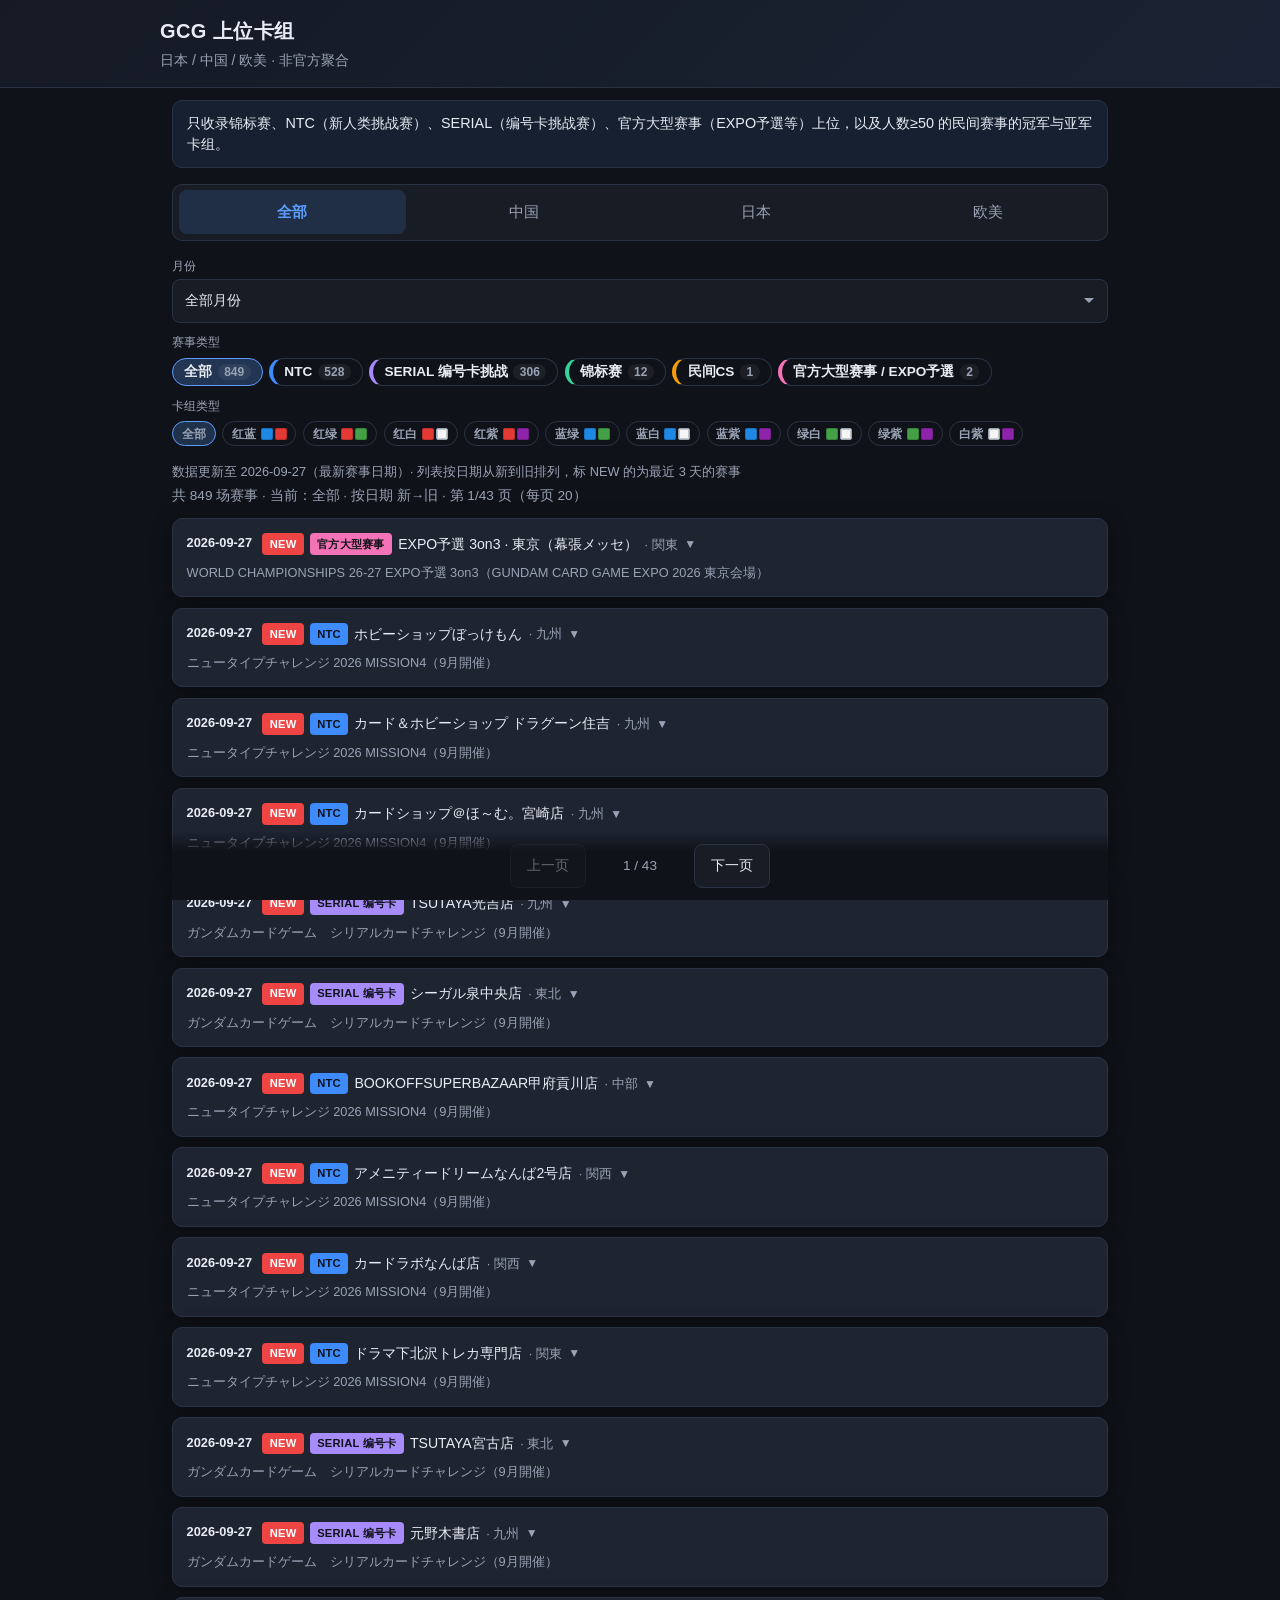
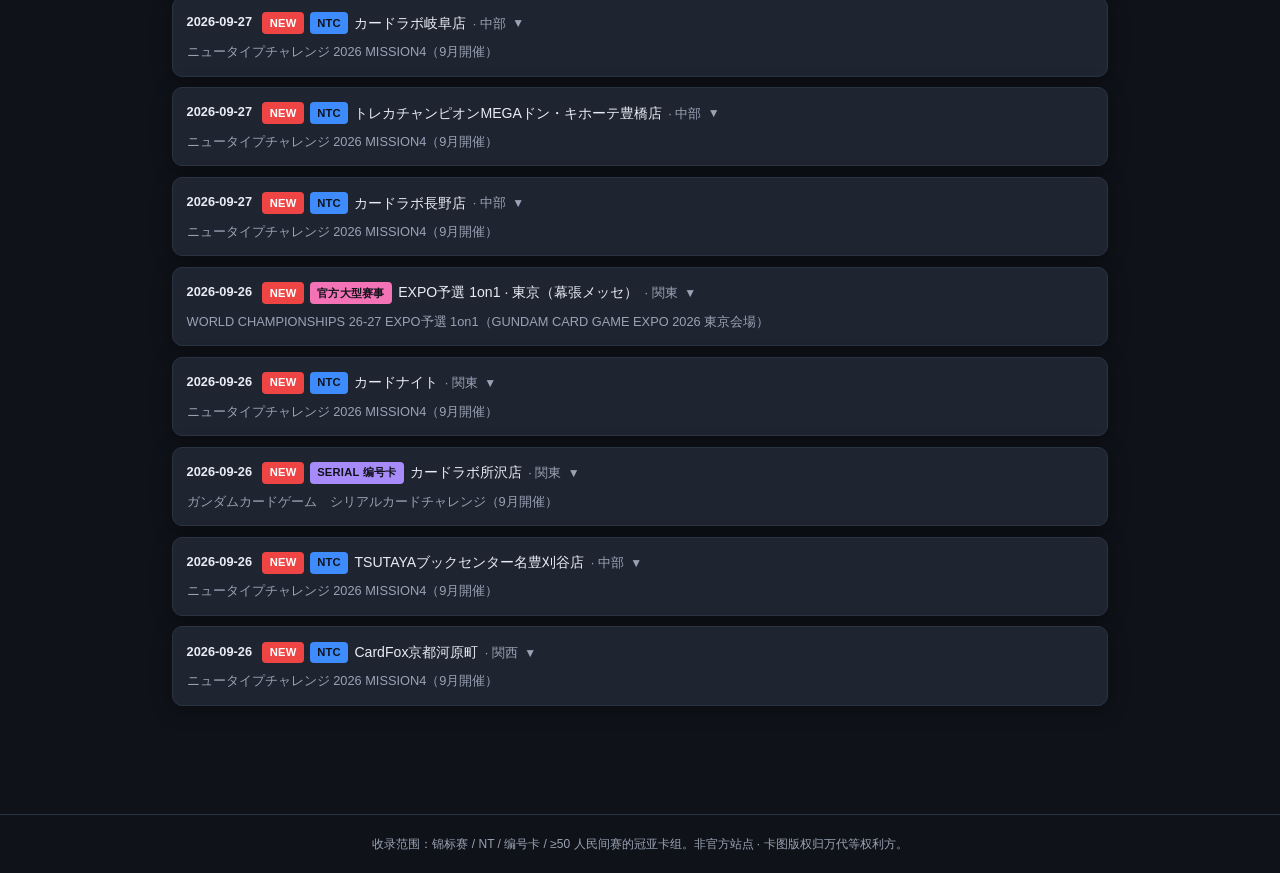
==== index.html @ fbf825c7 "EXPO Tokyo: slide-confirmed player names/archetypes + per-deck stream timestamps; add top-cut decks " ====
<!DOCTYPE html>
<html lang="zh-Hans">
<head>
  <meta charset="UTF-8" />
  <meta name="viewport" content="width=device-width, initial-scale=1, viewport-fit=cover" />
  <title>GCG 上位卡组</title>
  <link rel="icon" href="data:," />
  <link rel="stylesheet" href="styles.css?v=20260928c" />
</head>
<body>
  <header class="site-header">
    <div class="header-inner">
      <h1>GCG 上位卡组</h1>
      <p class="subtitle">日本 / 中国 / 欧美 · 非官方聚合</p>
    </div>
  </header>

  <main class="container">
    <p class="scope-note" role="note">
      只收录锦标赛、NTC（新人类挑战赛）、SERIAL（编号卡挑战赛）、官方大型赛事（EXPO予選等）上位，以及人数≥50 的民间赛事的冠军与亚军卡组。
    </p>

    <nav class="region-tabs" role="tablist" aria-label="地区">
      <button type="button" class="tab active" data-region="all" role="tab" aria-selected="true">全部</button>
      <button type="button" class="tab" data-region="中国" role="tab" aria-selected="false">中国</button>
      <button type="button" class="tab" data-region="日本" role="tab" aria-selected="false">日本</button>
      <button type="button" class="tab" data-region="欧美" role="tab" aria-selected="false">欧美</button>
    </nav>

    <p id="china-note" class="china-note hidden" role="note">
      中国区公开信息较少，完整赛果与卡组请以「万代卡牌」App 内查询为准。
    </p>

    <section class="filters" aria-label="筛选">
      <label class="filter">
        <span>月份</span>
        <select id="month-filter">
          <option value="">全部月份</option>
        </select>
      </label>
      <div class="filter filter-event-type">
        <span>赛事类型</span>
        <div id="type-filter" class="type-chips" role="group" aria-label="赛事类型">
          <button type="button" class="type-chip active" data-event-type="">全部</button>
        </div>
      </div>
      <div class="filter filter-deck-type">
        <span>卡组类型</span>
        <div id="deck-type-filter" class="deck-type-chips" role="group" aria-label="卡组类型"></div>
      </div>
    </section>

    <p id="data-updated" class="data-updated" role="note"></p>
    <div id="status" class="status" aria-live="polite">加载中…</div>
    <div id="empty-state" class="empty-state hidden"></div>
    <div id="event-list" class="event-list"></div>

    <nav id="pagination" class="pagination hidden" aria-label="分页"></nav>
  </main>

  <footer class="site-footer">
    <p>收录范围：锦标赛 / NT / 编号卡 / ≥50 人民间赛的冠亚卡组。非官方站点 · 卡图版权归万代等权利方。</p>
  </footer>

  <script src="app.js?v=20260928c"></script>
</body>
</html>
---- styles.css ----
:root {
  --bg: #0f1218;
  --bg-elevated: #181c25;
  --bg-card: #1e2430;
  --bg-card-hover: #252c3a;
  --border: #2a3344;
  --text: #e8ecf4;
  --text-muted: #9aa3b5;
  --accent: #5b9dff;
  --accent-soft: rgba(91, 157, 255, 0.15);
  --champ: #f0c14b;
  --runner: #9aa3b5;
  --badge-ntc: #3d8bfd;
  --badge-serial: #a78bfa;
  --badge-tournament: #34d399;
  --badge-cs: #f59e0b;
  --radius: 10px;
  --shadow: 0 4px 20px rgba(0, 0, 0, 0.35);
  --font: "Segoe UI", "PingFang SC", "Hiragino Sans GB", "Microsoft YaHei", sans-serif;
}

*, *::before, *::after { box-sizing: border-box; }

html { scroll-behavior: smooth; }

body {
  margin: 0;
  min-height: 100vh;
  font-family: var(--font);
  background: var(--bg);
  color: var(--text);
  line-height: 1.5;
  display: flex;
  flex-direction: column;
}

.site-header {
  background: linear-gradient(135deg, #151a24 0%, #1a2233 100%);
  border-bottom: 1px solid var(--border);
  padding: 1.25rem 1rem;
}

.header-inner {
  max-width: 960px;
  margin: 0 auto;
}

.site-header h1 {
  margin: 0;
  font-size: 1.5rem;
  font-weight: 700;
  letter-spacing: 0.02em;
}

.subtitle {
  margin: 0.25rem 0 0;
  color: var(--text-muted);
  font-size: 0.875rem;
}

.container {
  flex: 1;
  width: 100%;
  max-width: 960px;
  margin: 0 auto;
  padding: 1rem;
}

.region-tabs {
  display: flex;
  gap: 0.35rem;
  flex-wrap: wrap;
  margin-bottom: 1rem;
  background: var(--bg-elevated);
  padding: 0.35rem;
  border-radius: var(--radius);
  border: 1px solid var(--border);
}

.tab {
  flex: 1;
  min-width: 4rem;
  padding: 0.55rem 0.75rem;
  border: none;
  border-radius: 8px;
  background: transparent;
  color: var(--text-muted);
  font: inherit;
  font-size: 0.9rem;
  cursor: pointer;
  transition: background 0.15s, color 0.15s;
}

.tab:hover { color: var(--text); background: rgba(255,255,255,0.04); }

.tab.active {
  background: var(--accent-soft);
  color: var(--accent);
  font-weight: 600;
}

.filters {
  display: flex;
  flex-wrap: wrap;
  gap: 0.75rem;
  margin-bottom: 1rem;
}

.filter {
  display: flex;
  flex-direction: column;
  gap: 0.25rem;
  flex: 1;
  min-width: 140px;
}

.filter span {
  font-size: 0.75rem;
  color: var(--text-muted);
  text-transform: none;
}

.filter select {
  appearance: none;
  background: var(--bg-elevated) url("data:image/svg+xml,%3Csvg xmlns='http://www.w3.org/2000/svg' width='12' height='8' viewBox='0 0 12 8'%3E%3Cpath fill='%239aa3b5' d='M1 1l5 5 5-5'/%3E%3C/svg%3E") no-repeat right 0.75rem center;
  color: var(--text);
  border: 1px solid var(--border);
  border-radius: 8px;
  padding: 0.55rem 2rem 0.55rem 0.75rem;
  font: inherit;
  font-size: 0.9rem;
  cursor: pointer;
}

.filter select:focus {
  outline: 2px solid var(--accent);
  outline-offset: 1px;
}

.status {
  font-size: 0.85rem;
  color: var(--text-muted);
  margin-bottom: 0.75rem;
}

.empty-state {
  text-align: center;
  padding: 2.5rem 1.25rem;
  background: var(--bg-elevated);
  border: 1px dashed var(--border);
  border-radius: var(--radius);
  color: var(--text-muted);
  margin-bottom: 1rem;
}

.empty-state strong {
  display: block;
  color: var(--text);
  font-size: 1.05rem;
  margin-bottom: 0.35rem;
}

.hidden { display: none !important; }

.event-list {
  display: flex;
  flex-direction: column;
  gap: 0.65rem;
}

.event-card {
  background: var(--bg-card);
  border: 1px solid var(--border);
  border-radius: var(--radius);
  overflow: hidden;
  box-shadow: var(--shadow);
}

.event-summary {
  width: 100%;
  display: grid;
  grid-template-columns: auto 1fr;
  gap: 0.35rem 0.85rem;
  align-items: start;
  padding: 0.85rem 1rem;
  background: transparent;
  border: none;
  color: inherit;
  font: inherit;
  text-align: left;
  cursor: pointer;
}

.event-summary:hover { background: var(--bg-card-hover); }

.event-date {
  font-variant-numeric: tabular-nums;
  font-weight: 600;
  font-size: 0.9rem;
  white-space: nowrap;
}

.event-meta {
  display: flex;
  flex-wrap: wrap;
  align-items: center;
  gap: 0.4rem;
}

.badge {
  display: inline-block;
  padding: 0.15rem 0.45rem;
  border-radius: 4px;
  font-size: 0.7rem;
  font-weight: 700;
  letter-spacing: 0.02em;
  color: #0f1218;
}

.badge-ntc { background: var(--badge-ntc); }
.badge-serial { background: var(--badge-serial); }
.badge-tournament { background: var(--badge-tournament); }
.badge-cs { background: var(--badge-cs); }
.badge-other { background: var(--text-muted); }

.event-venue {
  color: var(--text);
  font-size: 0.9rem;
}

.event-area {
  color: var(--text-muted);
  font-size: 0.8rem;
}

.event-name-line {
  grid-column: 1 / -1;
  font-size: 0.8rem;
  color: var(--text-muted);
  margin-top: 0.15rem;
}

.chevron {
  grid-column: 2;
  justify-self: end;
  color: var(--text-muted);
  font-size: 0.75rem;
  transition: transform 0.2s;
}

.event-card.open .chevron { transform: rotate(180deg); }

.event-detail {
  display: none;
  border-top: 1px solid var(--border);
  padding: 0.85rem 1rem 1rem;
  background: rgba(0,0,0,0.2);
}

.event-card.open .event-detail { display: block; }

.placements {
  display: flex;
  flex-direction: column;
  gap: 1rem;
}

.placement {
  background: var(--bg-elevated);
  border-radius: 8px;
  padding: 0.75rem;
  border: 1px solid var(--border);
}

.placement-head {
  display: flex;
  flex-wrap: wrap;
  align-items: baseline;
  gap: 0.4rem 0.75rem;
  margin-bottom: 0.65rem;
}

.rank-label {
  font-weight: 700;
  font-size: 0.85rem;
}

.rank-1 { color: var(--champ); }
.rank-2 { color: var(--runner); }

.player-name { font-weight: 600; }
.deck-name { color: var(--text-muted); font-size: 0.85rem; }


.deck-type-badge {
  display: inline-flex;
  align-items: center;
  gap: 0.28rem;
  padding: 0.12rem 0.4rem;
  border-radius: 4px;
  font-size: 0.72rem;
  font-weight: 700;
  letter-spacing: 0.04em;
  color: #0f1218;
  background: linear-gradient(135deg, #7dd3fc 0%, #c4b5fd 100%);
  vertical-align: middle;
  white-space: nowrap;
}

.deck-type-badge-text {
  line-height: 1;
}

.color-swatches {
  display: inline-flex;
  align-items: center;
  gap: 2px;
}

.color-swatch {
  width: 0.7rem;
  height: 0.7rem;
  border-radius: 2px;
  flex-shrink: 0;
  box-shadow: inset 0 0 0 1px rgba(0, 0, 0, 0.18);
}

.filter-deck-type {
  flex: 1 1 100%;
}

.deck-type-chips {
  display: flex;
  flex-wrap: wrap;
  gap: 0.4rem;
  margin-top: 0.15rem;
}

.deck-type-chip {
  display: inline-flex;
  align-items: center;
  gap: 0.3rem;
  padding: 0.28rem 0.55rem;
  border-radius: 999px;
  border: 1px solid var(--border);
  background: var(--bg);
  color: var(--text);
  font-size: 0.8rem;
  font-weight: 600;
  cursor: pointer;
  line-height: 1.2;
}

.deck-type-chip:hover {
  border-color: var(--accent);
}

.deck-type-chip.active {
  background: color-mix(in srgb, var(--accent) 22%, var(--bg));
  border-color: var(--accent);
  color: var(--text);
}

.deck-type-chip .color-swatch {
  width: 0.75rem;
  height: 0.75rem;
}

.photo-note {
  font-size: 0.8rem;
  color: var(--accent);
  margin: 0 0 0.5rem;
}

.deck-photo-wrap {
  margin-top: 0.25rem;
}

.deck-photo-wrap img {
  max-width: 100%;
  height: auto;
  border-radius: 8px;
  border: 1px solid var(--border);
  display: block;
}

.card-grid {
  display: grid;
  grid-template-columns: repeat(auto-fill, minmax(72px, 1fr));
  gap: 0.5rem;
}

.card-cell {
  text-align: center;
  font-size: 0.65rem;
  color: var(--text-muted);
}

.card-cell img {
  width: 100%;
  aspect-ratio: 63 / 88;
  object-fit: cover;
  border-radius: 4px;
  background: #111;
  border: 1px solid var(--border);
  display: block;
}

.card-cell .card-id {
  margin-top: 0.2rem;
  word-break: break-all;
  line-height: 1.2;
}

.card-cell .card-count {
  font-weight: 700;
  color: var(--text);
}

.source-link {
  display: inline-block;
  margin-top: 0.75rem;
  font-size: 0.8rem;
  color: var(--accent);
  text-decoration: none;
}

.source-link:hover { text-decoration: underline; }

.pagination {
  display: flex;
  flex-wrap: wrap;
  justify-content: center;
  align-items: center;
  gap: 0.5rem;
  margin: 1.25rem 0 0.5rem;
}

.pagination button {
  padding: 0.45rem 0.85rem;
  border: 1px solid var(--border);
  border-radius: 8px;
  background: var(--bg-elevated);
  color: var(--text);
  font: inherit;
  font-size: 0.85rem;
  cursor: pointer;
}

.pagination button:hover:not(:disabled) {
  background: var(--bg-card-hover);
  border-color: var(--accent);
}

.pagination button:disabled {
  opacity: 0.4;
  cursor: not-allowed;
}

.page-info {
  font-size: 0.85rem;
  color: var(--text-muted);
  min-width: 6rem;
  text-align: center;
}

.site-footer {
  margin-top: auto;
  padding: 1.25rem 1rem;
  border-top: 1px solid var(--border);
  text-align: center;
}

.site-footer p {
  margin: 0;
  font-size: 0.75rem;
  color: var(--text-muted);
  max-width: 960px;
  margin-inline: auto;
}

@media (min-width: 640px) {
  .site-header h1 { font-size: 1.75rem; }
  .card-grid {
    grid-template-columns: repeat(auto-fill, minmax(84px, 1fr));
  }
}


/* —— 手机适配 —— */
html {
  -webkit-text-size-adjust: 100%;
  text-size-adjust: 100%;
}

body {
  padding-bottom: env(safe-area-inset-bottom, 0);
}

.site-header {
  padding: 1rem 0.85rem;
  padding-top: max(1rem, env(safe-area-inset-top));
}

.site-header h1 {
  font-size: 1.25rem;
}

.container {
  padding: 0.75rem;
  padding-left: max(0.75rem, env(safe-area-inset-left));
  padding-right: max(0.75rem, env(safe-area-inset-right));
}

.region-tabs {
  display: flex;
  flex-wrap: nowrap;
  overflow-x: auto;
  -webkit-overflow-scrolling: touch;
  scrollbar-width: none;
  gap: 0.25rem;
}

.region-tabs::-webkit-scrollbar { display: none; }

.tab {
  flex: 1 0 auto;
  min-width: 4.5rem;
  min-height: 44px;
  padding: 0.65rem 0.9rem;
  font-size: 0.95rem;
  touch-action: manipulation;
}

.filters {
  flex-direction: column;
  gap: 0.65rem;
}

.filter {
  min-width: 0;
  width: 100%;
}

.filter select {
  width: 100%;
  min-height: 44px;
  font-size: 16px; /* 避免 iOS 自动放大 */
  touch-action: manipulation;
}

.event-summary {
  padding: 0.9rem 0.85rem;
  gap: 0.35rem 0.65rem;
  min-height: 44px;
  touch-action: manipulation;
}

.event-date {
  font-size: 0.8rem;
}

.event-venue {
  font-size: 0.88rem;
  line-height: 1.35;
  word-break: break-word;
}

.card-grid {
  grid-template-columns: repeat(auto-fill, minmax(64px, 1fr));
  gap: 0.4rem;
}

.card-cell {
  font-size: 0.6rem;
}

.pagination {
  gap: 0.4rem;
  position: sticky;
  bottom: 0;
  background: linear-gradient(transparent, var(--bg) 30%);
  padding: 0.75rem 0 calc(0.75rem + env(safe-area-inset-bottom, 0));
}

.pagination button {
  min-height: 44px;
  min-width: 44px;
  padding: 0.55rem 1rem;
  touch-action: manipulation;
}

.placement {
  padding: 0.65rem;
}

@media (max-width: 380px) {
  .card-grid {
    grid-template-columns: repeat(auto-fill, minmax(56px, 1fr));
  }
  .tab {
    min-width: 3.75rem;
    padding: 0.6rem 0.55rem;
    font-size: 0.88rem;
  }
}

@media (min-width: 640px) {
  .filters {
    flex-direction: row;
  }
  .filter {
    width: auto;
  }
  .filter select {
    font-size: 0.9rem;
  }
  .region-tabs {
    flex-wrap: wrap;
    overflow: visible;
  }
}

.scope-note {
  margin: 0 0 1rem;
  padding: 0.75rem 0.9rem;
  border-radius: 10px;
  border: 1px solid var(--border, #2a3344);
  background: rgba(91, 157, 255, 0.1);
  color: var(--text, #e8ecf4);
  font-size: 0.9rem;
  line-height: 1.45;
}


.china-note {
  margin: 0 0 1rem;
  padding: 0.75rem 0.9rem;
  border-radius: 10px;
  border: 1px solid rgba(240, 193, 75, 0.35);
  background: rgba(240, 193, 75, 0.12);
  color: var(--text, #e8ecf4);
  font-size: 0.9rem;
  line-height: 1.45;
}


@media (max-width: 640px) {
  .deck-type-chip {
    font-size: 0.75rem;
    padding: 0.26rem 0.5rem;
  }
  .color-swatch {
    width: 0.65rem;
    height: 0.65rem;
  }
}


/* ---- 2026-09-28: 赛事类型按钮 / NEW / 官方大型赛事 ---- */
:root { --badge-official: #f472b6; }
.badge-official { background: var(--badge-official); }
.badge-new { background: #ef4444; color: #fff; }
.filter-event-type { flex: 1 1 100%; }
.type-chips { display: flex; flex-wrap: wrap; gap: 0.4rem; margin-top: 0.15rem; }
.type-chip {
  display: inline-flex; align-items: center; gap: 0.35rem;
  padding: 0.32rem 0.7rem; border-radius: 999px;
  border: 1px solid var(--border); background: var(--bg); color: var(--text);
  font-size: 0.85rem; font-weight: 700; cursor: pointer; line-height: 1.2;
}
.type-chip:hover { border-color: var(--accent); }
.type-chip.active { background: color-mix(in srgb, var(--accent) 25%, var(--bg)); border-color: var(--accent); }
.type-chip-ntc { border-left: 4px solid var(--badge-ntc); }
.type-chip-serial { border-left: 4px solid var(--badge-serial); }
.type-chip-tournament { border-left: 4px solid var(--badge-tournament); }
.type-chip-cs { border-left: 4px solid var(--badge-cs); }
.type-chip-official { border-left: 4px solid var(--badge-official); }
.type-chip-count {
  font-size: 0.72rem; font-weight: 600; color: var(--text-muted);
  background: rgba(255,255,255,0.06); border-radius: 999px; padding: 0.05rem 0.4rem;
}
.data-updated { font-size: 0.8rem; color: var(--text-muted); margin: 0.25rem 0 0.25rem; }
.team-name { font-weight: 700; color: var(--badge-official); font-size: 0.85rem; }
.event-note { font-size: 0.8rem; color: var(--text-muted); margin: 0 0 0.75rem; }
.pending-note { color: var(--badge-cs); }
.event-image { margin: 0 0 0.9rem; }
.event-image img { max-width: 100%; border-radius: 8px; border: 1px solid var(--border); display: block; }
.event-image figcaption { font-size: 0.78rem; color: var(--text-muted); margin-top: 0.3rem; }
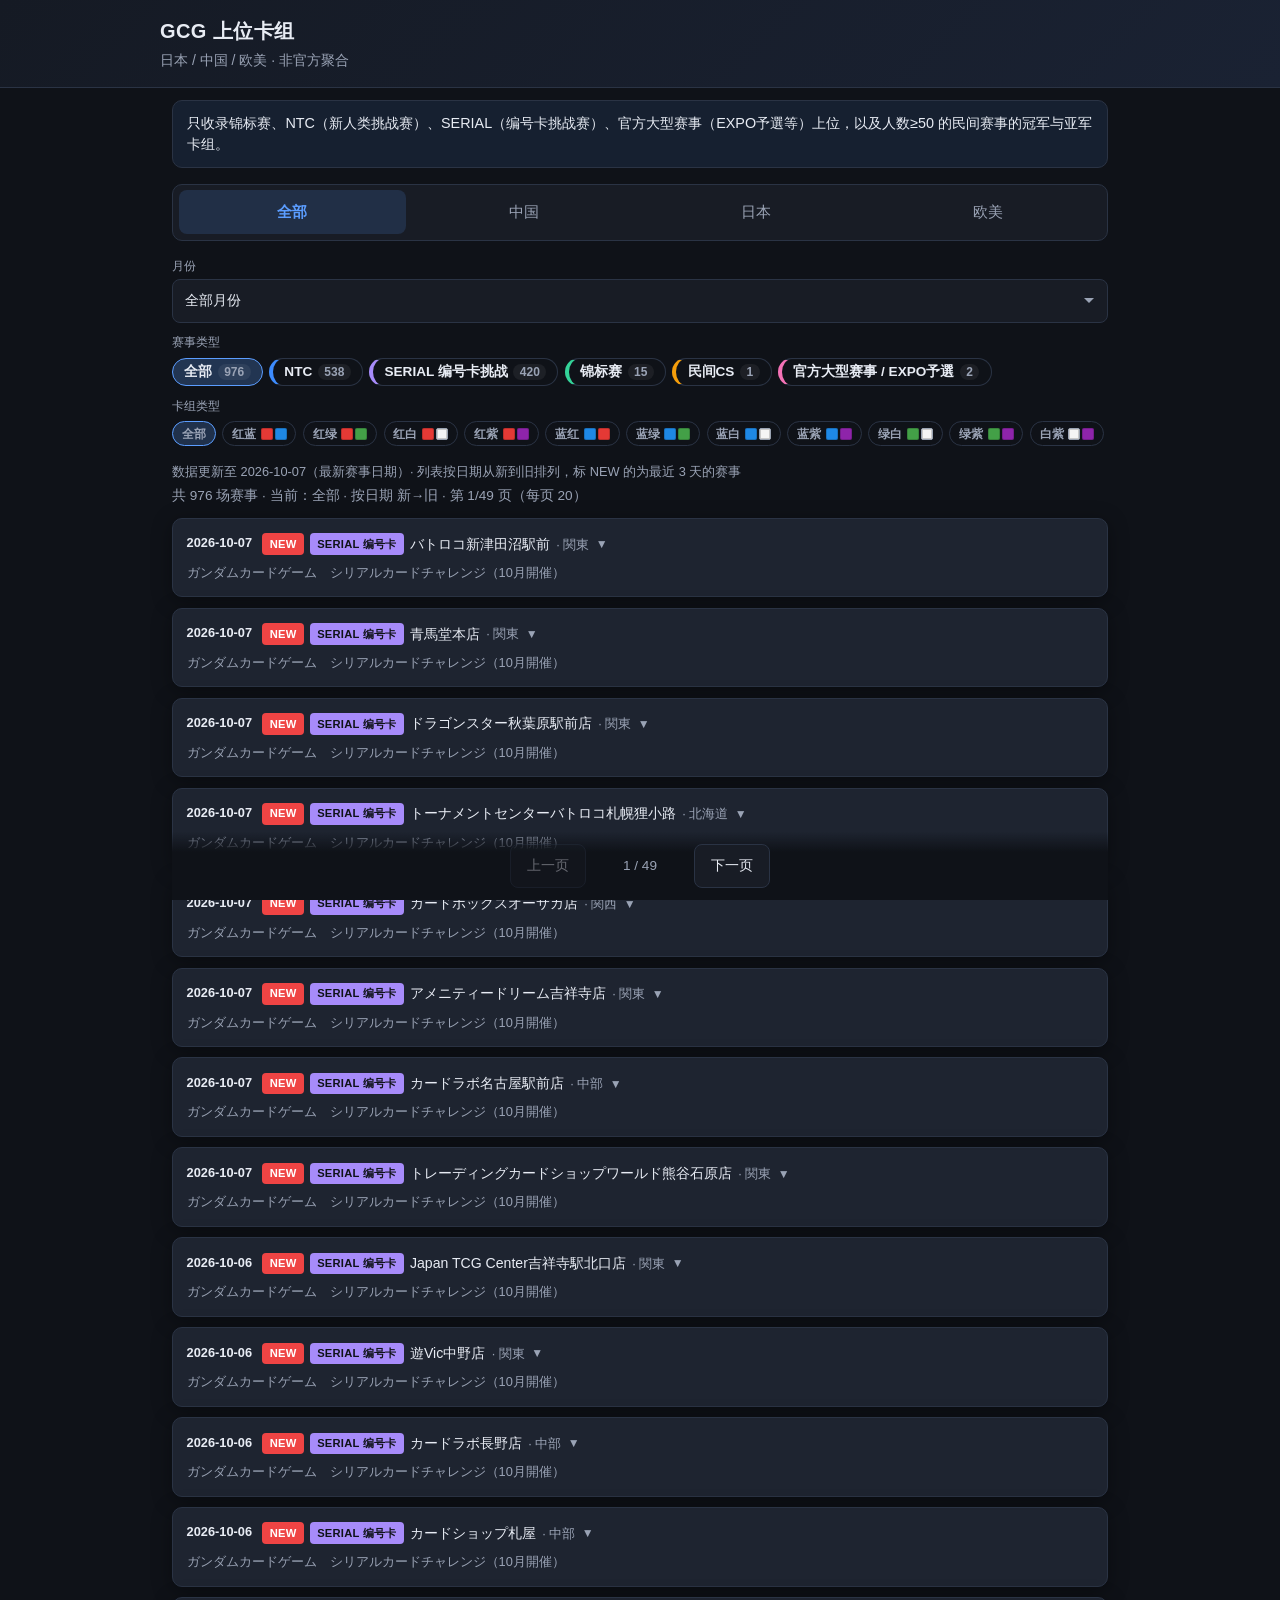
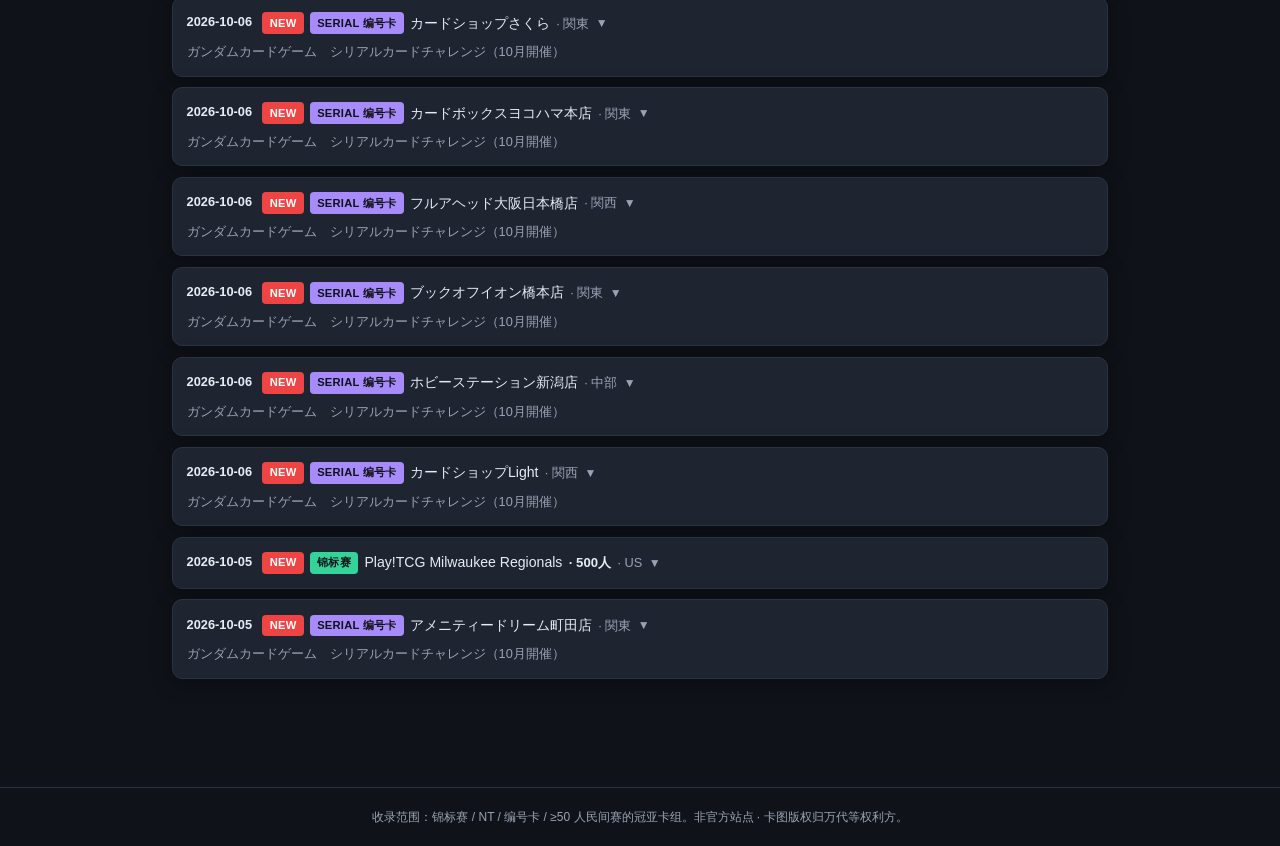
==== commit 078f2f3a: "feat: show confirmed player count (· N人) after event name for events with ≥32 players - add players " ====
--- a/index.html
+++ b/index.html
@@ -5,7 +5,7 @@
   <meta name="viewport" content="width=device-width, initial-scale=1, viewport-fit=cover" />
   <title>GCG 上位卡组</title>
   <link rel="icon" href="data:," />
-  <link rel="stylesheet" href="styles.css?v=20260928c" />
+  <link rel="stylesheet" href="styles.css?v=20261007p" />
 </head>
 <body>
   <header class="site-header">
@@ -62,6 +62,6 @@
     <p>收录范围：锦标赛 / NT / 编号卡 / ≥50 人民间赛的冠亚卡组。非官方站点 · 卡图版权归万代等权利方。</p>
   </footer>
 
-  <script src="app.js?v=20260928c"></script>
+  <script src="app.js?v=20261007p"></script>
 </body>
 </html>
--- a/styles.css
+++ b/styles.css
@@ -233,6 +233,13 @@
   font-size: 0.8rem;
 }
 
+.event-players {
+  color: var(--text);
+  font-size: 0.82rem;
+  font-weight: 600;
+  white-space: nowrap;
+}
+
 .event-name-line {
   grid-column: 1 / -1;
   font-size: 0.8rem;
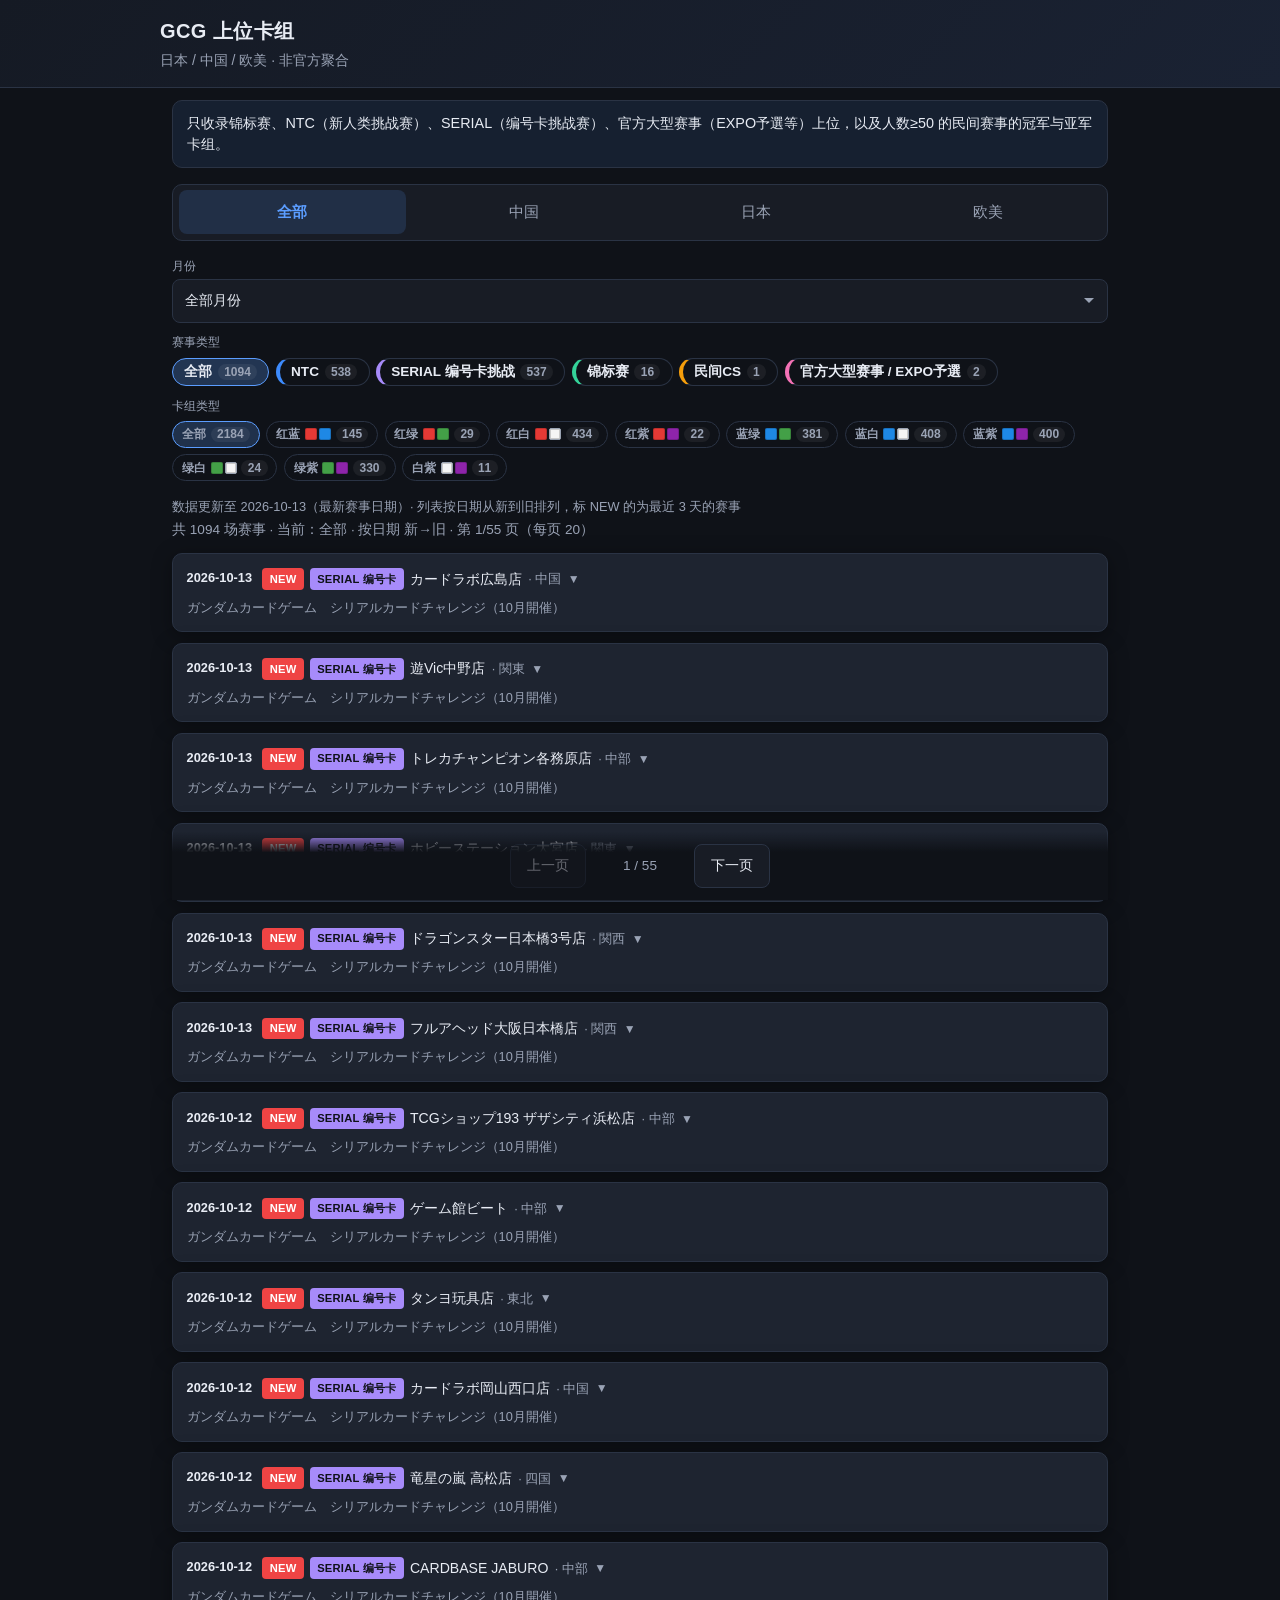
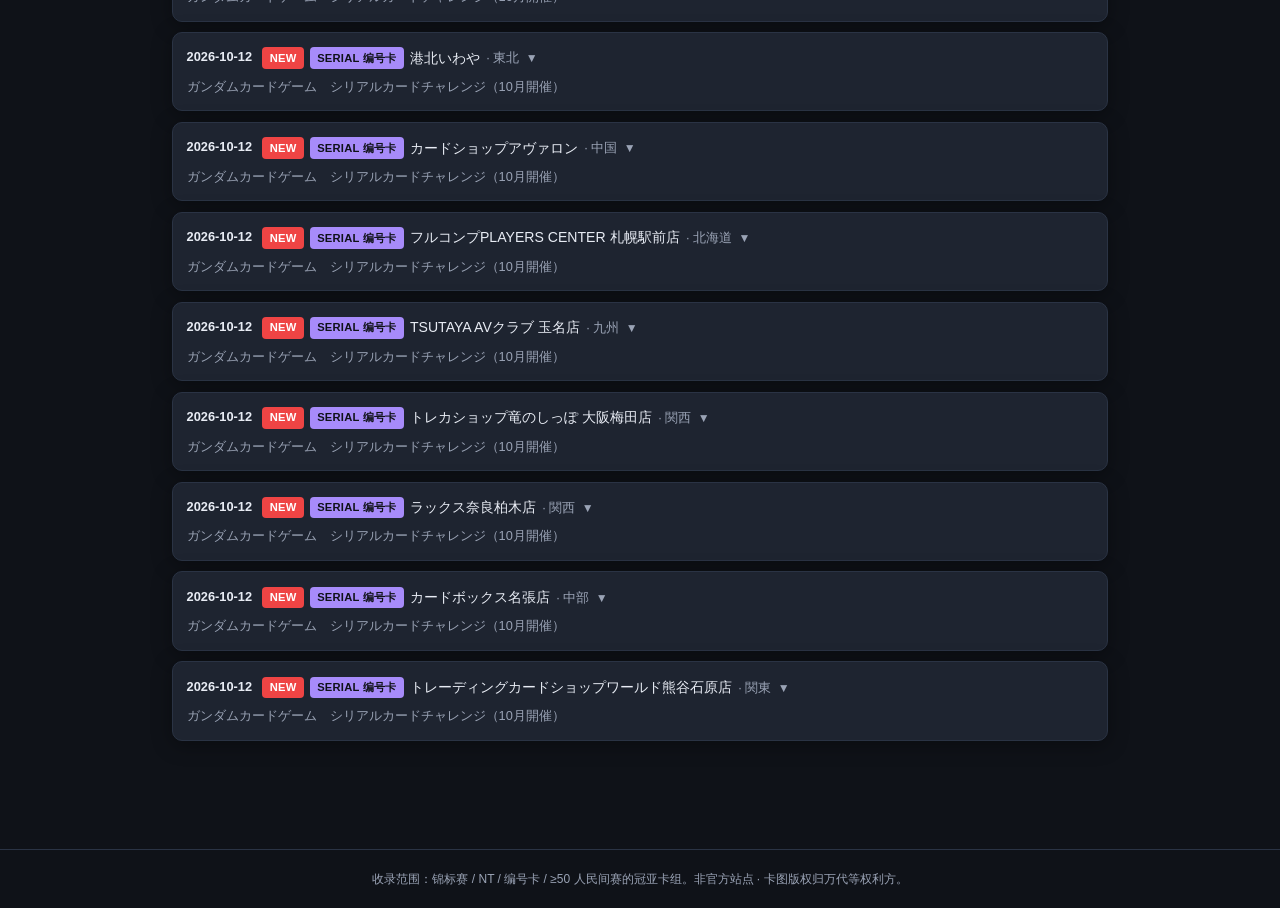
==== commit 07b76baf: "fix: canonical order-independent deck colour labels (红蓝绿白紫); dynamic deck-type tags with counts per " ====
--- a/index.html
+++ b/index.html
@@ -5,7 +5,7 @@
   <meta name="viewport" content="width=device-width, initial-scale=1, viewport-fit=cover" />
   <title>GCG 上位卡组</title>
   <link rel="icon" href="data:," />
-  <link rel="stylesheet" href="styles.css?v=20261007p" />
+  <link rel="stylesheet" href="styles.css?v=20261014c" />
 </head>
 <body>
   <header class="site-header">
@@ -62,6 +62,6 @@
     <p>收录范围：锦标赛 / NT / 编号卡 / ≥50 人民间赛的冠亚卡组。非官方站点 · 卡图版权归万代等权利方。</p>
   </footer>
 
-  <script src="app.js?v=20261007p"></script>
+  <script src="app.js?v=20261014c"></script>
 </body>
 </html>
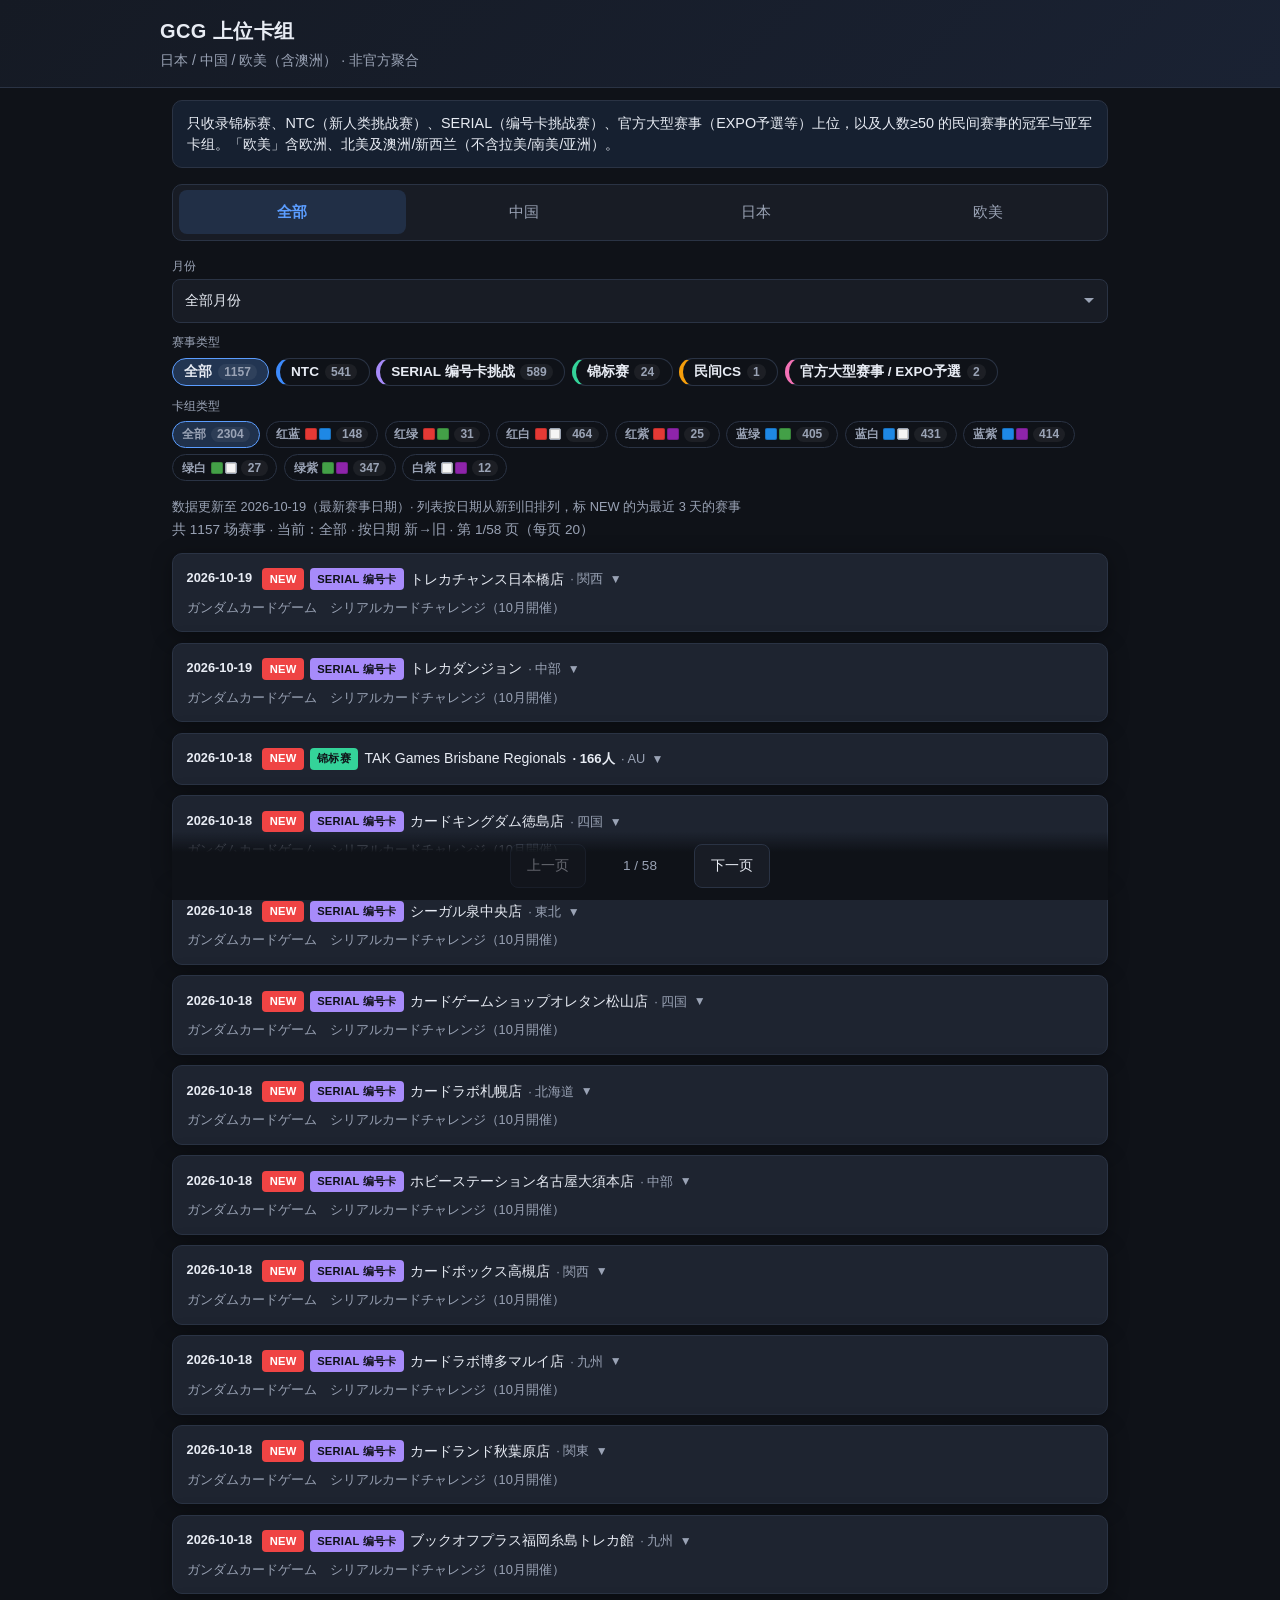
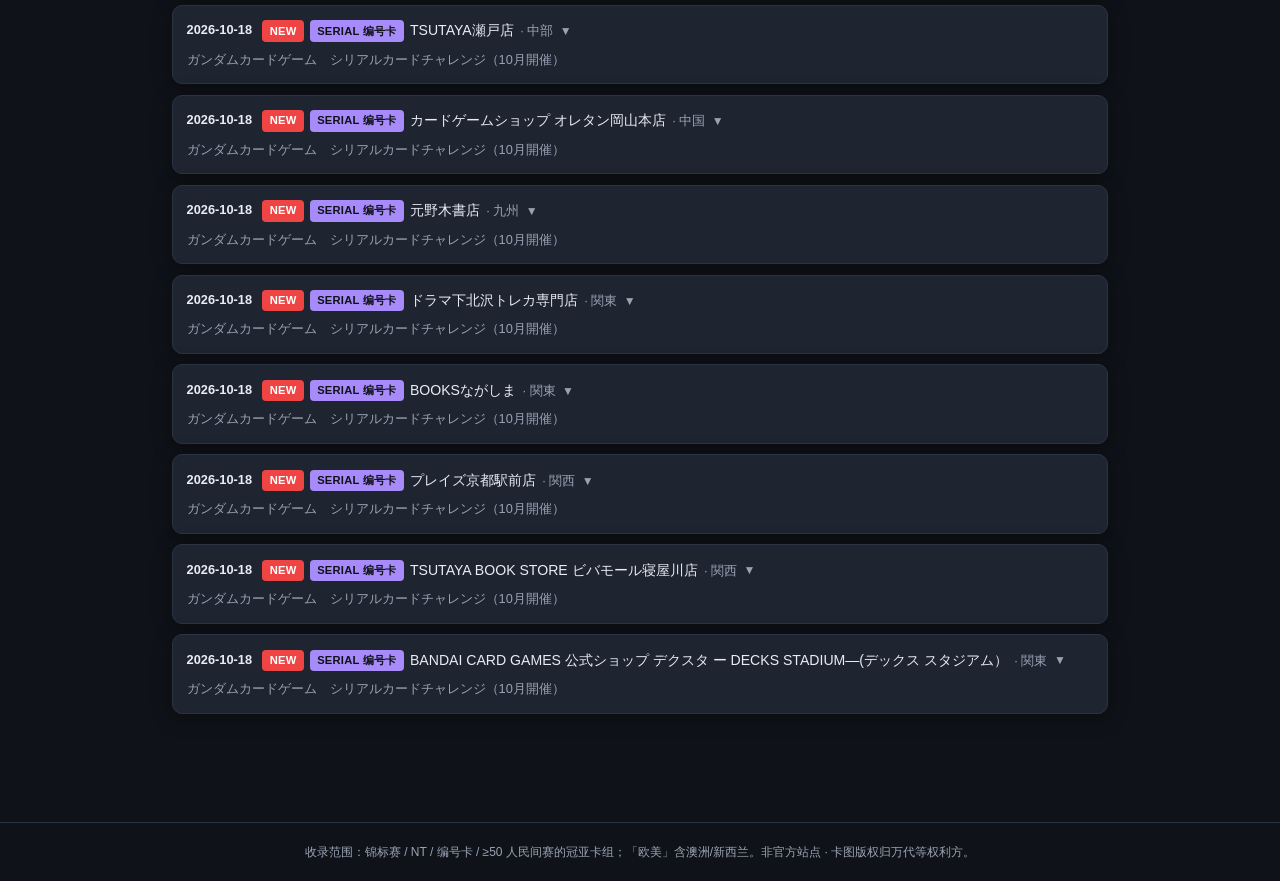
==== commit 065d48f1: "feat: include Australia/NZ in 欧美 scope; backfill 8 AU/NZ events since 2026-08-01 (EU 37→45)" ====
--- a/index.html
+++ b/index.html
@@ -5,19 +5,19 @@
   <meta name="viewport" content="width=device-width, initial-scale=1, viewport-fit=cover" />
   <title>GCG 上位卡组</title>
   <link rel="icon" href="data:," />
-  <link rel="stylesheet" href="styles.css?v=20261014c" />
+  <link rel="stylesheet" href="styles.css?v=20261020a" />
 </head>
 <body>
   <header class="site-header">
     <div class="header-inner">
       <h1>GCG 上位卡组</h1>
-      <p class="subtitle">日本 / 中国 / 欧美 · 非官方聚合</p>
+      <p class="subtitle">日本 / 中国 / 欧美（含澳洲） · 非官方聚合</p>
     </div>
   </header>
 
   <main class="container">
     <p class="scope-note" role="note">
-      只收录锦标赛、NTC（新人类挑战赛）、SERIAL（编号卡挑战赛）、官方大型赛事（EXPO予選等）上位，以及人数≥50 的民间赛事的冠军与亚军卡组。
+      只收录锦标赛、NTC（新人类挑战赛）、SERIAL（编号卡挑战赛）、官方大型赛事（EXPO予選等）上位，以及人数≥50 的民间赛事的冠军与亚军卡组。「欧美」含欧洲、北美及澳洲/新西兰（不含拉美/南美/亚洲）。
     </p>
 
     <nav class="region-tabs" role="tablist" aria-label="地区">
@@ -59,9 +59,9 @@
   </main>
 
   <footer class="site-footer">
-    <p>收录范围：锦标赛 / NT / 编号卡 / ≥50 人民间赛的冠亚卡组。非官方站点 · 卡图版权归万代等权利方。</p>
+    <p>收录范围：锦标赛 / NT / 编号卡 / ≥50 人民间赛的冠亚卡组；「欧美」含澳洲/新西兰。非官方站点 · 卡图版权归万代等权利方。</p>
   </footer>
 
-  <script src="app.js?v=20261014c"></script>
+  <script src="app.js?v=20261020a"></script>
 </body>
 </html>
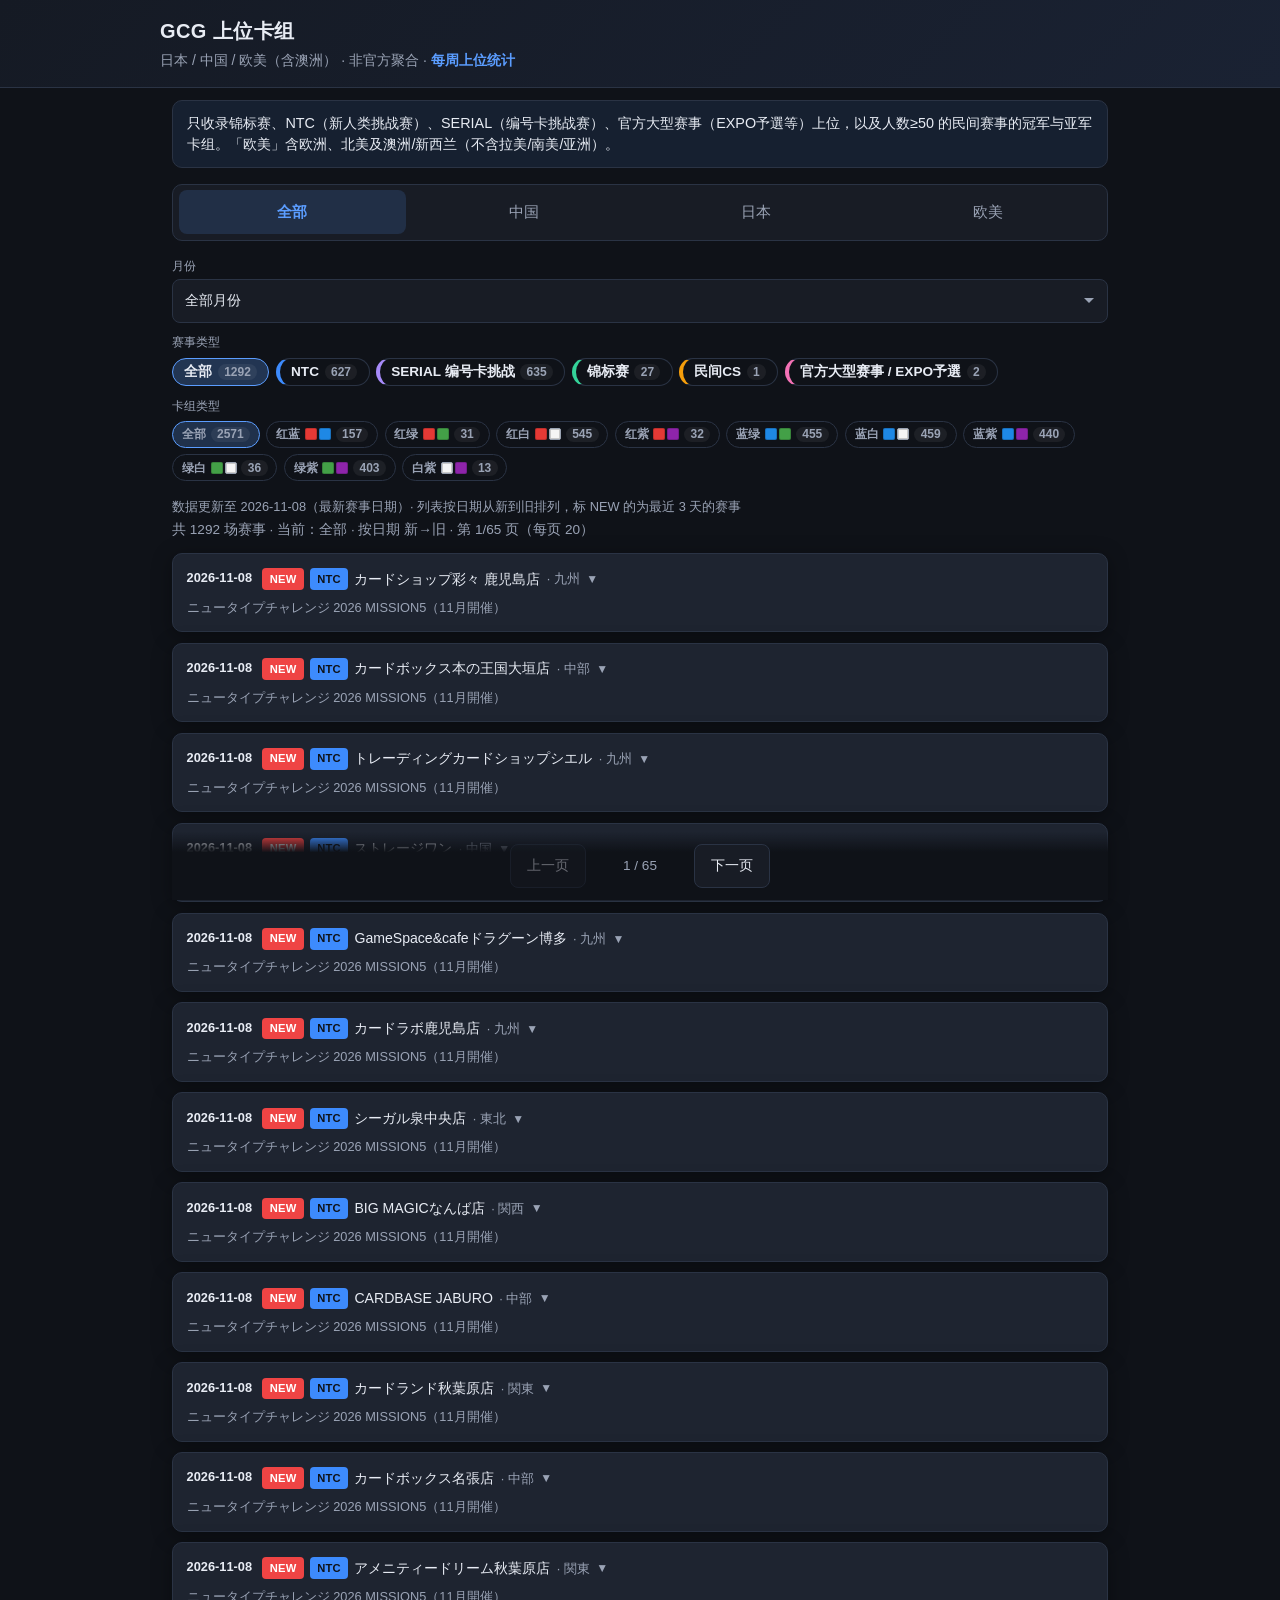
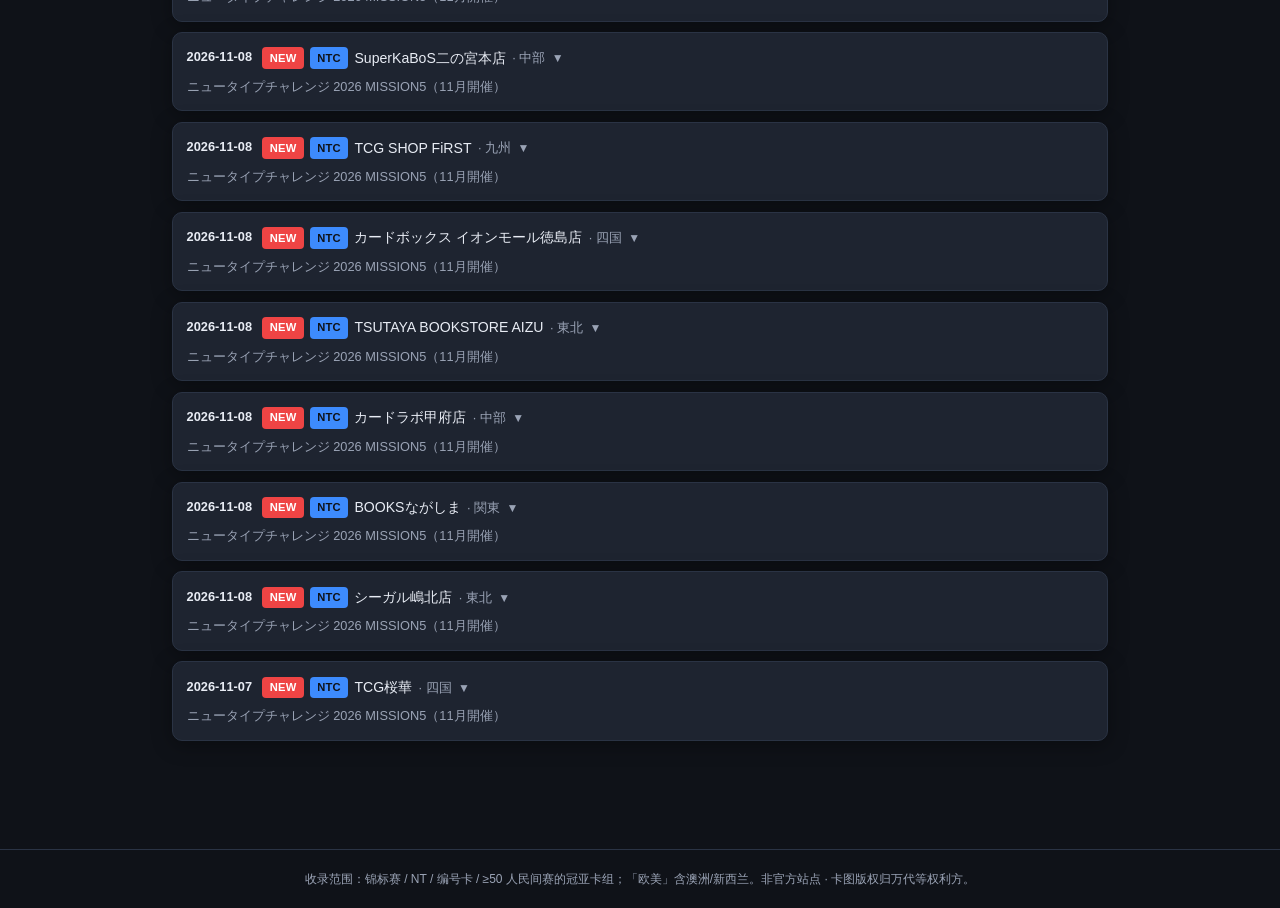
==== commit 78e744a4: "feat: add weekly top-deck stats with dual-unit art Publish a Chinese weekly champion and runner-up p" ====
--- a/index.html
+++ b/index.html
@@ -5,13 +5,13 @@
   <meta name="viewport" content="width=device-width, initial-scale=1, viewport-fit=cover" />
   <title>GCG 上位卡组</title>
   <link rel="icon" href="data:," />
-  <link rel="stylesheet" href="styles.css?v=20261020a" />
+  <link rel="stylesheet" href="styles.css?v=20261109a" />
 </head>
 <body>
   <header class="site-header">
     <div class="header-inner">
       <h1>GCG 上位卡组</h1>
-      <p class="subtitle">日本 / 中国 / 欧美（含澳洲） · 非官方聚合</p>
+      <p class="subtitle">日本 / 中国 / 欧美（含澳洲） · 非官方聚合 · <a class="weekly-link" href="weekly.html">每周上位统计</a></p>
     </div>
   </header>
 
@@ -62,6 +62,6 @@
     <p>收录范围：锦标赛 / NT / 编号卡 / ≥50 人民间赛的冠亚卡组；「欧美」含澳洲/新西兰。非官方站点 · 卡图版权归万代等权利方。</p>
   </footer>
 
-  <script src="app.js?v=20261020a"></script>
+  <script src="app.js?v=20261109a"></script>
 </body>
 </html>
--- a/styles.css
+++ b/styles.css
@@ -58,6 +58,14 @@
   font-size: 0.875rem;
 }
 
+.weekly-link {
+  color: var(--accent);
+  font-weight: 700;
+  text-decoration: none;
+}
+
+.weekly-link:hover { text-decoration: underline; }
+
 .container {
   flex: 1;
   width: 100%;
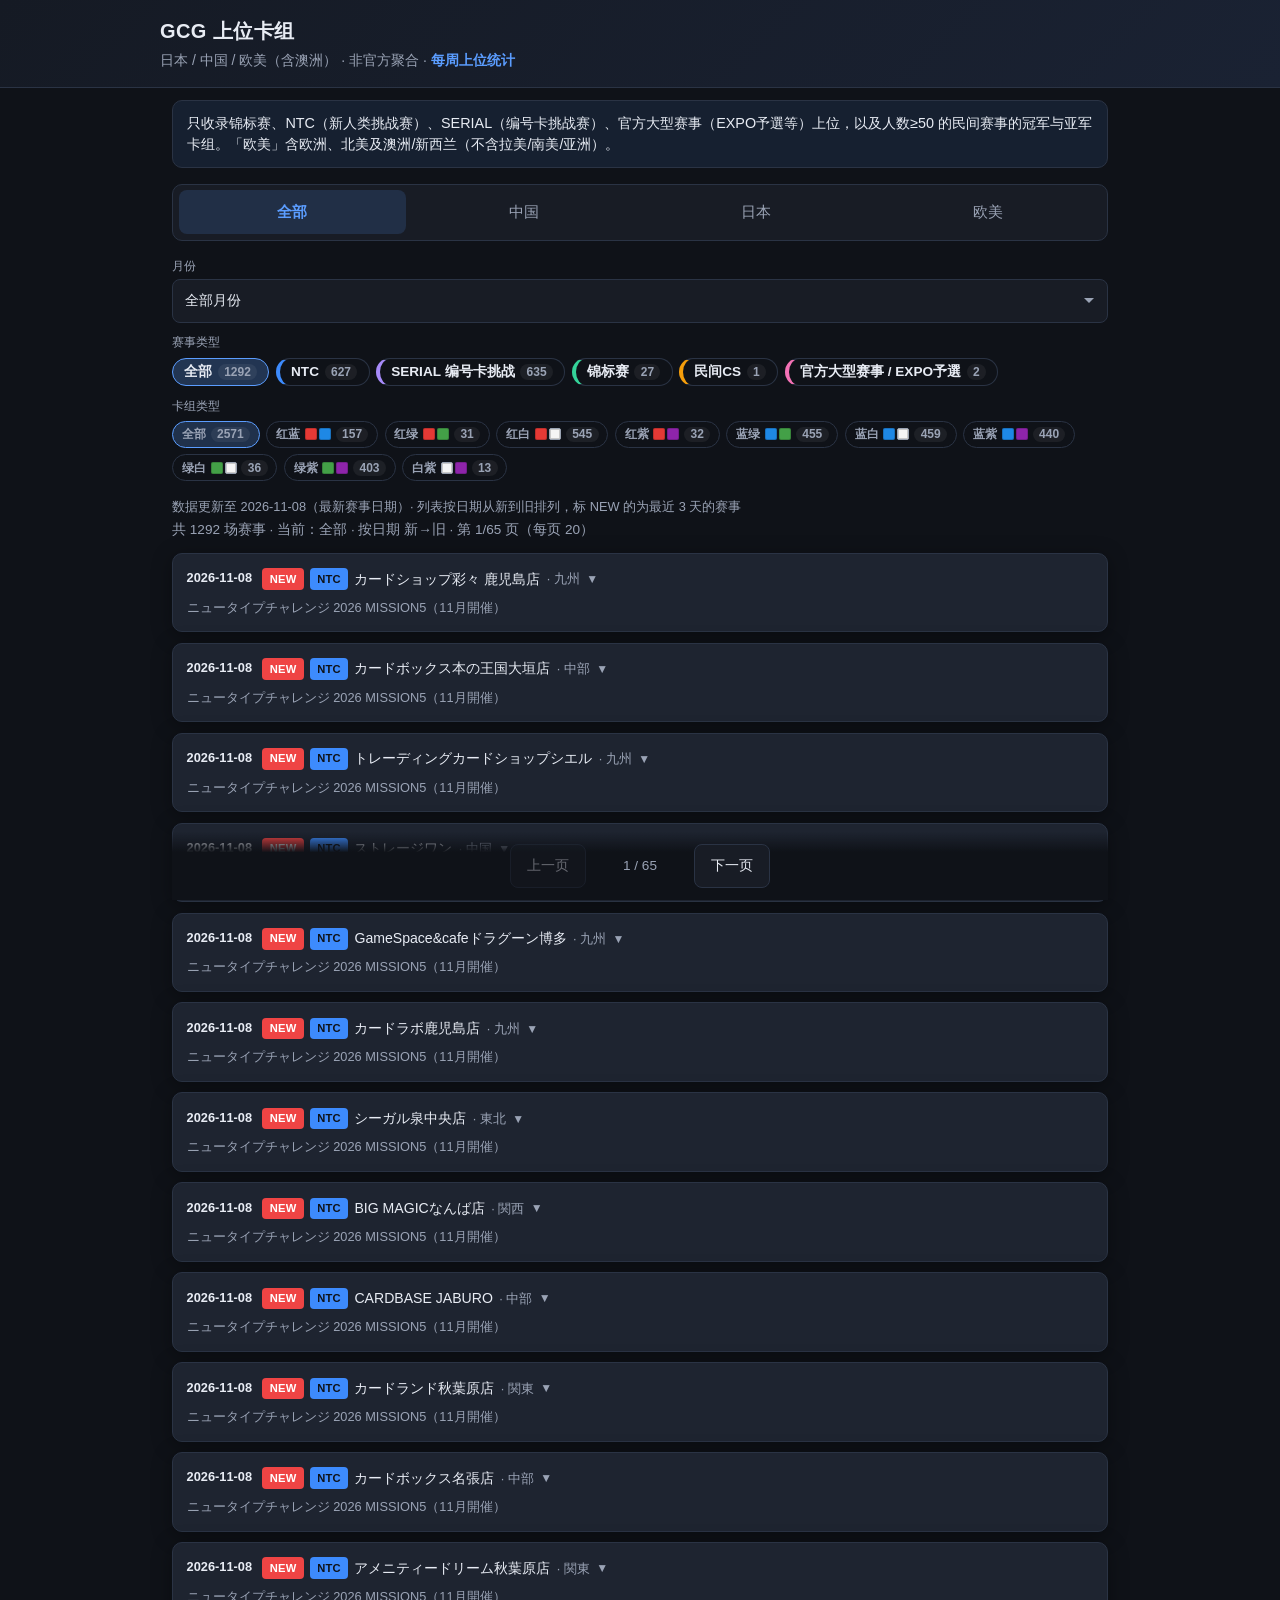
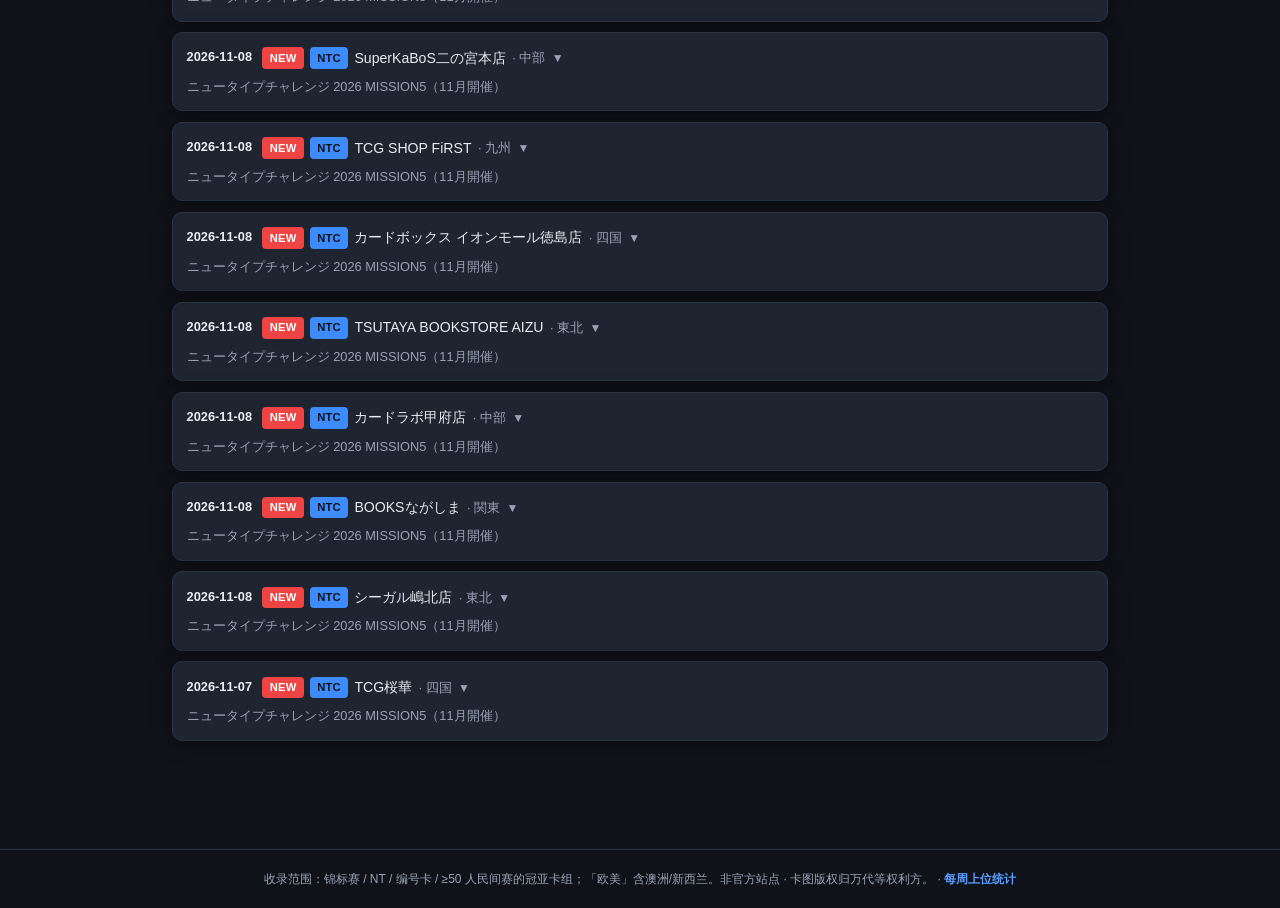
==== commit 291f9991: "feat: fill the weekly share pie with local unit art Replace the color ring with a solid pie sized by" ====
--- a/index.html
+++ b/index.html
@@ -59,7 +59,7 @@
   </main>
 
   <footer class="site-footer">
-    <p>收录范围：锦标赛 / NT / 编号卡 / ≥50 人民间赛的冠亚卡组；「欧美」含澳洲/新西兰。非官方站点 · 卡图版权归万代等权利方。</p>
+    <p>收录范围：锦标赛 / NT / 编号卡 / ≥50 人民间赛的冠亚卡组；「欧美」含澳洲/新西兰。非官方站点 · 卡图版权归万代等权利方。 · <a class="weekly-link" href="weekly.html">每周上位统计</a></p>
   </footer>
 
   <script src="app.js?v=20261109a"></script>
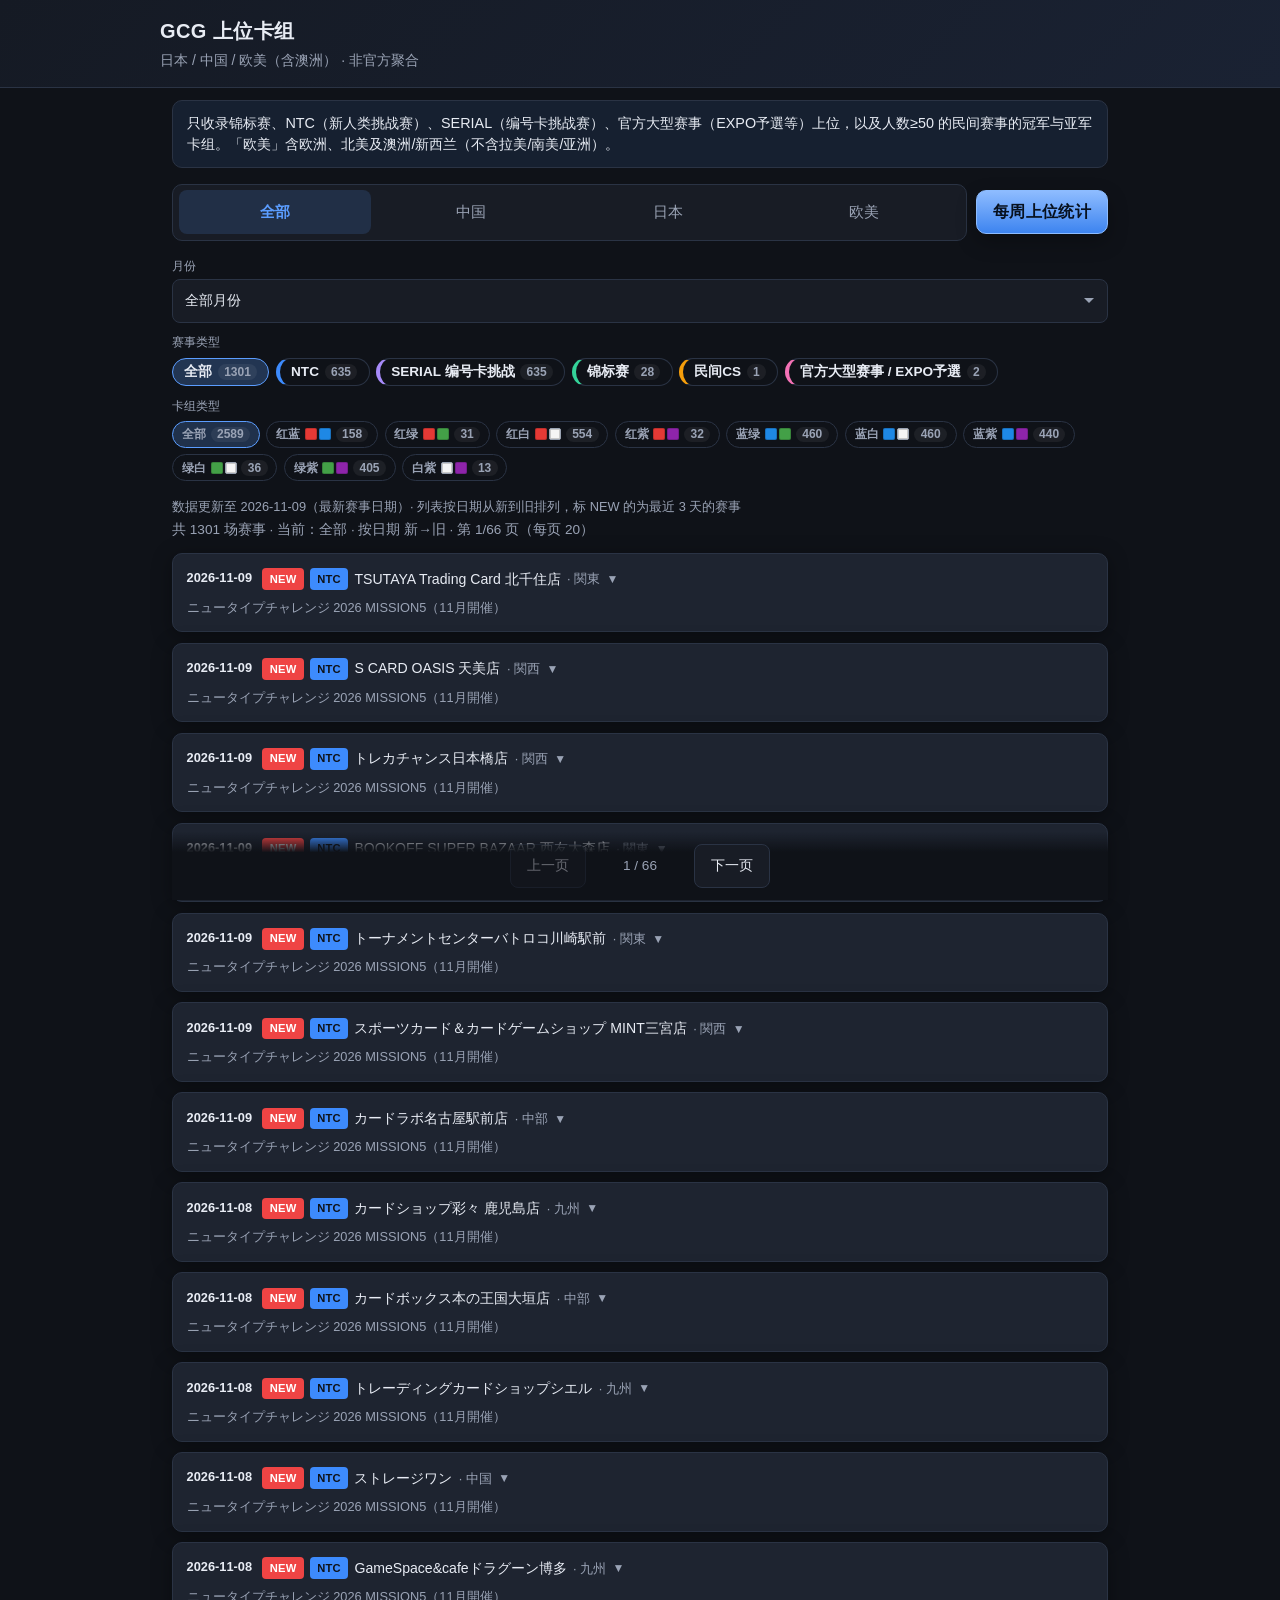
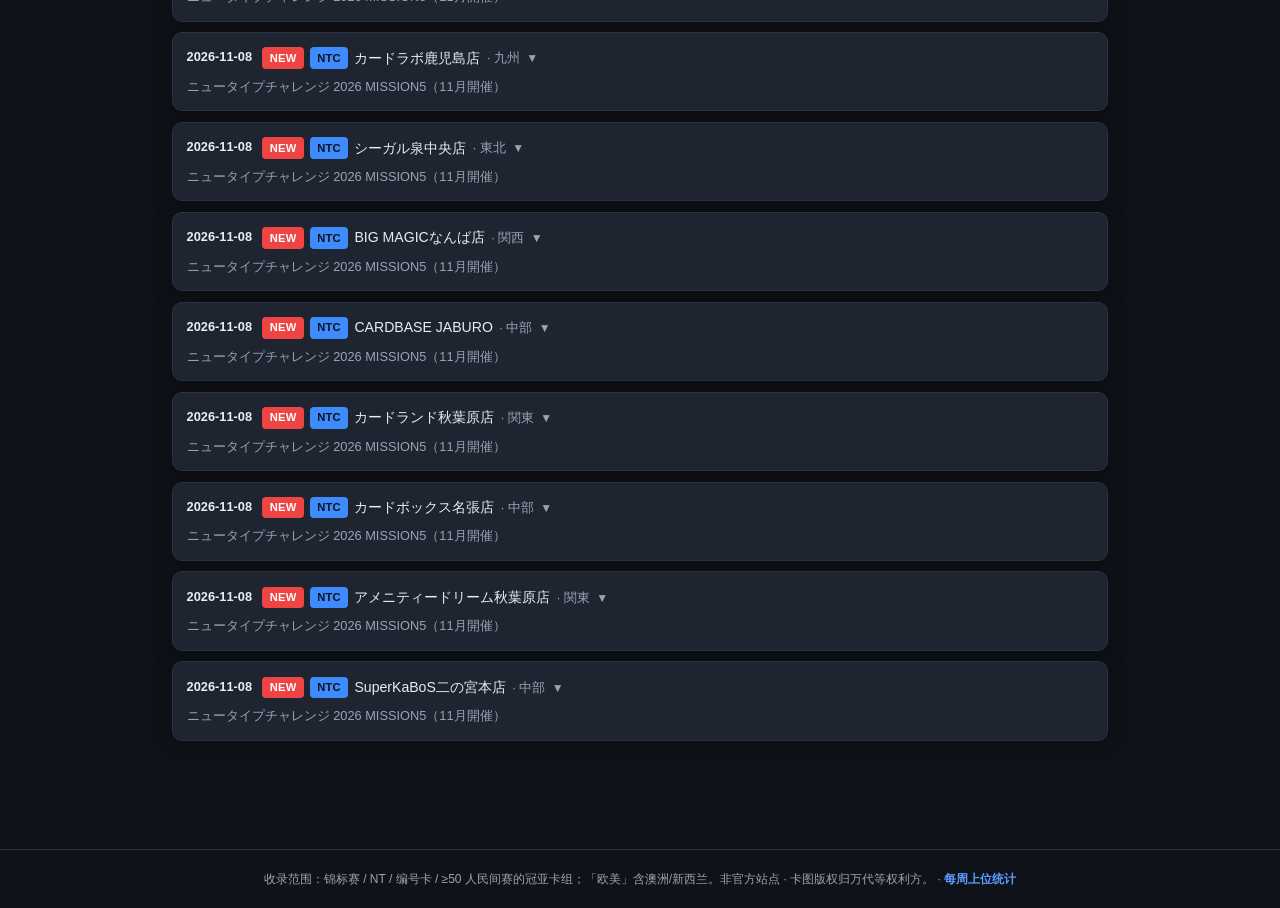
==== commit 9dc43cee: "fix: show each unit's head in the weekly pie and distribution Desktop distribution cards were stuck " ====
--- a/index.html
+++ b/index.html
@@ -5,13 +5,13 @@
   <meta name="viewport" content="width=device-width, initial-scale=1, viewport-fit=cover" />
   <title>GCG 上位卡组</title>
   <link rel="icon" href="data:," />
-  <link rel="stylesheet" href="styles.css?v=20261109a" />
+  <link rel="stylesheet" href="styles.css?v=20261110b" />
 </head>
 <body>
   <header class="site-header">
     <div class="header-inner">
       <h1>GCG 上位卡组</h1>
-      <p class="subtitle">日本 / 中国 / 欧美（含澳洲） · 非官方聚合 · <a class="weekly-link" href="weekly.html">每周上位统计</a></p>
+      <p class="subtitle">日本 / 中国 / 欧美（含澳洲） · 非官方聚合</p>
     </div>
   </header>
 
@@ -20,12 +20,15 @@
       只收录锦标赛、NTC（新人类挑战赛）、SERIAL（编号卡挑战赛）、官方大型赛事（EXPO予選等）上位，以及人数≥50 的民间赛事的冠军与亚军卡组。「欧美」含欧洲、北美及澳洲/新西兰（不含拉美/南美/亚洲）。
     </p>
 
-    <nav class="region-tabs" role="tablist" aria-label="地区">
-      <button type="button" class="tab active" data-region="all" role="tab" aria-selected="true">全部</button>
-      <button type="button" class="tab" data-region="中国" role="tab" aria-selected="false">中国</button>
-      <button type="button" class="tab" data-region="日本" role="tab" aria-selected="false">日本</button>
-      <button type="button" class="tab" data-region="欧美" role="tab" aria-selected="false">欧美</button>
-    </nav>
+    <div class="browse-bar">
+      <nav class="region-tabs" role="tablist" aria-label="地区">
+        <button type="button" class="tab active" data-region="all" role="tab" aria-selected="true">全部</button>
+        <button type="button" class="tab" data-region="中国" role="tab" aria-selected="false">中国</button>
+        <button type="button" class="tab" data-region="日本" role="tab" aria-selected="false">日本</button>
+        <button type="button" class="tab" data-region="欧美" role="tab" aria-selected="false">欧美</button>
+      </nav>
+      <a class="weekly-entry" href="weekly.html">每周上位统计</a>
+    </div>
 
     <p id="china-note" class="china-note hidden" role="note">
       中国区公开信息较少，完整赛果与卡组请以「万代卡牌」App 内查询为准。
--- a/styles.css
+++ b/styles.css
@@ -74,16 +74,46 @@
   padding: 1rem;
 }
 
+.browse-bar {
+  display: flex;
+  flex-wrap: wrap;
+  align-items: center;
+  gap: 0.55rem;
+  margin-bottom: 1rem;
+}
+
 .region-tabs {
   display: flex;
   gap: 0.35rem;
   flex-wrap: wrap;
-  margin-bottom: 1rem;
+  flex: 1 1 280px;
+  min-width: 0;
+  margin-bottom: 0;
   background: var(--bg-elevated);
   padding: 0.35rem;
   border-radius: var(--radius);
   border: 1px solid var(--border);
 }
+
+.weekly-entry {
+  flex: 0 0 auto;
+  margin-left: auto;
+  display: inline-flex;
+  align-items: center;
+  justify-content: center;
+  min-height: 44px;
+  padding: 0.55rem 1rem;
+  border-radius: 10px;
+  border: 1px solid #8cbcff;
+  background: linear-gradient(180deg, #8ebcff 0%, #3d84f0 100%);
+  color: #07111f;
+  font-weight: 800;
+  letter-spacing: 0.02em;
+  text-decoration: none;
+  box-shadow: 0 8px 20px rgba(0, 0, 0, 0.28);
+}
+
+.weekly-entry:hover { filter: brightness(1.06); text-decoration: none; }
 
 .tab {
   flex: 1;
@@ -534,6 +564,7 @@
   -webkit-overflow-scrolling: touch;
   scrollbar-width: none;
   gap: 0.25rem;
+  margin-bottom: 0;
 }
 
 .region-tabs::-webkit-scrollbar { display: none; }
@@ -633,6 +664,13 @@
   .region-tabs {
     flex-wrap: wrap;
     overflow: visible;
+  }
+}
+
+@media (max-width: 640px) {
+  .weekly-entry {
+    flex: 1 1 100%;
+    margin-left: 0;
   }
 }
 
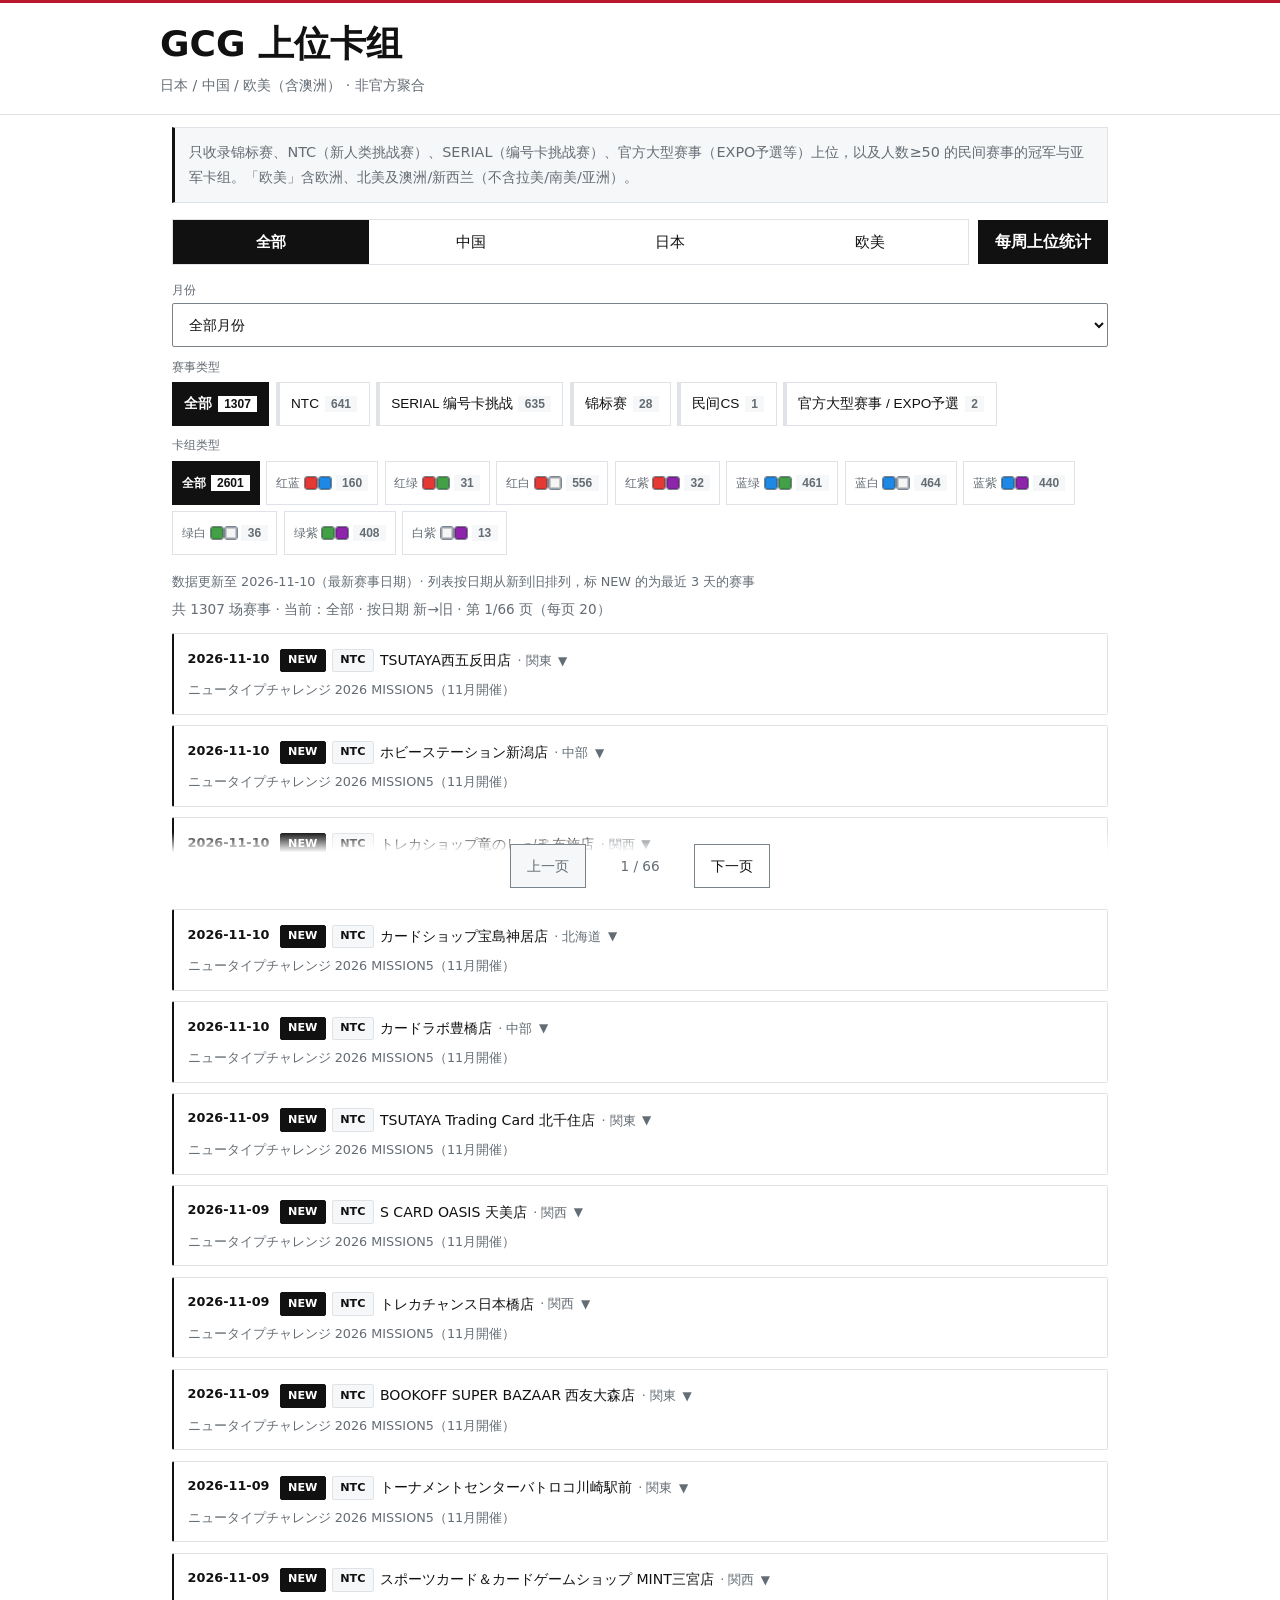
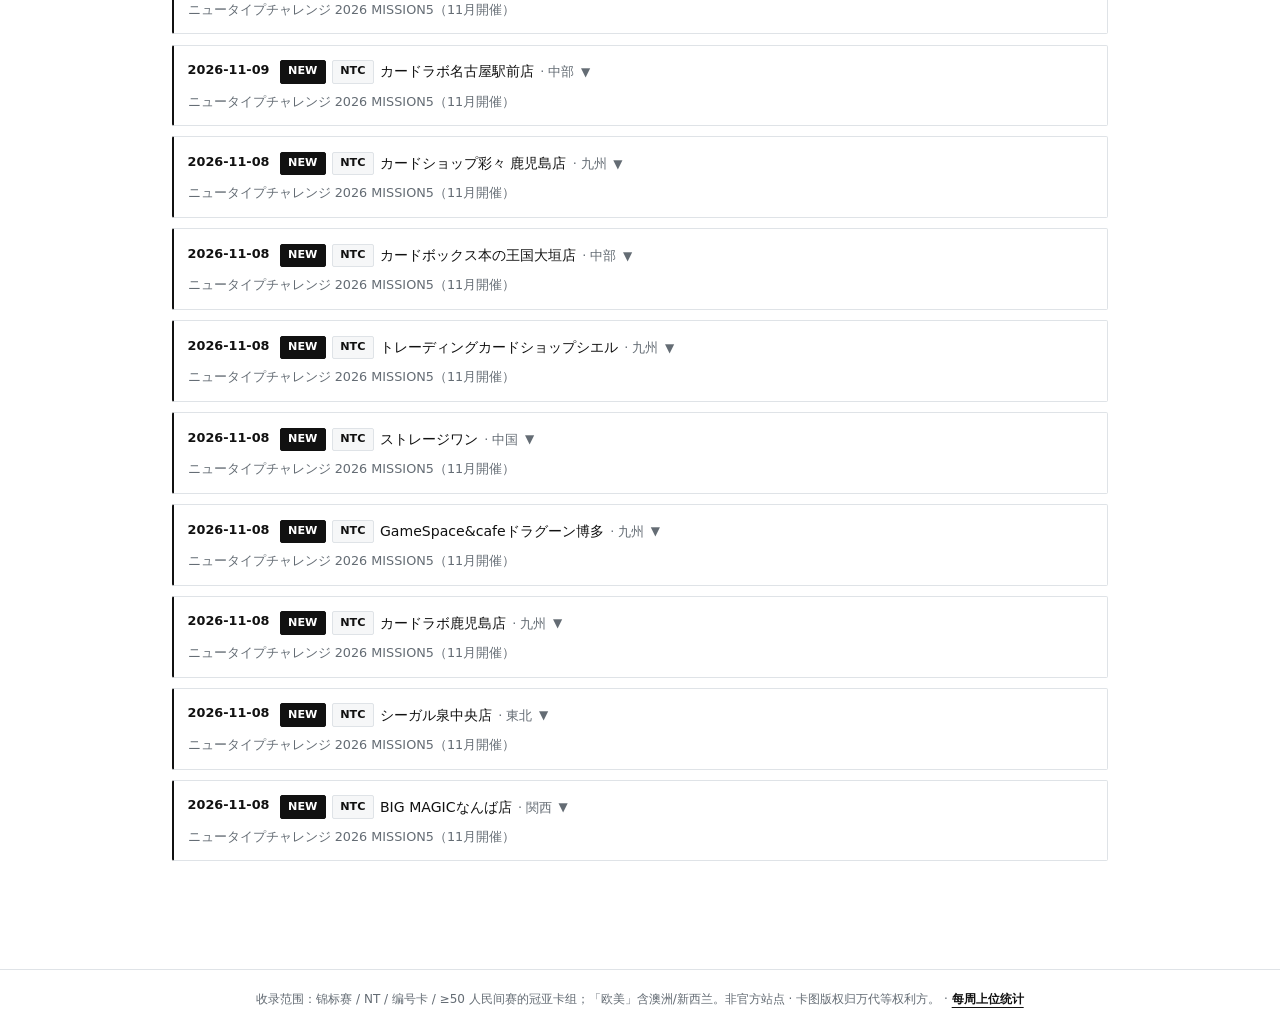
==== commit 909349c6: "style: apply the editorial white, black, and red theme Keep the existing pages, data, avatar crops, " ====
--- a/index.html
+++ b/index.html
@@ -6,8 +6,11 @@
   <title>GCG 上位卡组</title>
   <link rel="icon" href="data:," />
   <link rel="stylesheet" href="styles.css?v=20261110b" />
+  <link rel="stylesheet" href="samaritan-tokens.css?v=20261110a" />
+  <link rel="stylesheet" href="gcg-samaritan-override.css?v=20261110a" />
+  <link rel="stylesheet" href="samaritan-gcg.css?v=20261110a" />
 </head>
-<body>
+<body data-theme="samaritan">
   <header class="site-header">
     <div class="header-inner">
       <h1>GCG 上位卡组</h1>
--- a/samaritan-tokens.css
+++ b/samaritan-tokens.css
@@ -0,0 +1,11 @@
+/* Portable tokens. Opt in per page: <body data-theme="samaritan"> */
+body[data-theme="samaritan"] {
+  --sm-bg:#fff; --sm-ink:#111; --sm-muted:#646c74;
+  --sm-line:#dfe3e7; --sm-control-line:#7b838b; --sm-wash:#f6f7f8;
+  --sm-red:#b8172c; --sm-signal:#d0021b; --sm-red-wash:#fff4f5;
+  --sm-sans:'Microsoft YaHei','PingFang SC','Hiragino Sans GB',system-ui,sans-serif;
+  --sm-mono:'IBM Plex Mono','JetBrains Mono',Consolas,'Courier New',monospace;
+  --sm-space-1:4px; --sm-space-2:8px; --sm-space-3:12px;
+  --sm-space-4:16px; --sm-space-5:20px; --sm-space-6:24px;
+  --sm-radius:2px; --sm-focus:3px solid var(--sm-red);
+}
--- a/gcg-samaritan-override.css
+++ b/gcg-samaritan-override.css
@@ -0,0 +1,104 @@
+/* Load AFTER original styles and samaritan-tokens.css.
+   Opt in with body[data-theme="samaritan"].
+   UI only: no card image recoloring, no COLOR_HEX or dataset edits. */
+body[data-theme="samaritan"] {
+  --bg:var(--sm-bg); --bg-elevated:var(--sm-wash);
+  --bg-card:var(--sm-bg); --bg-card-hover:var(--sm-wash);
+  --border:var(--sm-line); --text:var(--sm-ink); --text-muted:var(--sm-muted);
+  --accent:var(--sm-red); --accent-soft:var(--sm-red-wash);
+  --champ:var(--sm-ink); --runner:var(--sm-muted);
+  --badge-ntc:var(--sm-wash); --badge-serial:var(--sm-wash);
+  --badge-tournament:var(--sm-wash); --badge-cs:var(--sm-red);
+  --badge-official:var(--sm-ink);
+  --ink:var(--sm-ink); --muted:var(--sm-muted); --line:var(--sm-line);
+  --paper:var(--sm-bg); --deep:var(--sm-ink); --deep-2:var(--sm-ink);
+  --gold:var(--sm-ink); --silver:var(--sm-muted); --warn:var(--sm-red);
+  --radius:var(--sm-radius); --shadow:none; --font:var(--sm-sans);
+  background:var(--sm-bg); color:var(--sm-ink); font-family:var(--sm-sans);
+}
+body[data-theme="samaritan"]::before { background:none; mask-image:none; }
+body[data-theme="samaritan"] :is(.site-header,.hero) {
+  background:var(--sm-bg); color:var(--sm-ink);
+}
+body[data-theme="samaritan"] .site-header { border-top:3px solid var(--sm-red); border-bottom:1px solid var(--sm-line); }
+body[data-theme="samaritan"] .site-header h1 { font-size:clamp(28px,3vw,36px); line-height:1.4; letter-spacing:normal; }
+body[data-theme="samaritan"] :is(.subtitle,.lede,.scope-note,.china-note,.event-note,.data-updated,.hint,.reason,.status) { line-height:1.75; }
+body[data-theme="samaritan"] :is(.scope-note,.china-note,.banner) {
+  background:var(--sm-wash); color:var(--sm-muted); border:1px solid var(--sm-line);
+  border-left:3px solid var(--sm-ink); border-radius:0; box-shadow:none;
+}
+body[data-theme="samaritan"] .banner { color:var(--sm-ink); border-left-color:var(--sm-red); }
+body[data-theme="samaritan"] :is(.region-tabs,.segment) {
+  background:var(--sm-bg); border:1px solid var(--sm-line); border-radius:0; padding:0;
+}
+body[data-theme="samaritan"] :is(.tab,.segment button,.type-chip,.deck-type-chip) {
+  border-radius:0; background:var(--sm-bg); color:var(--sm-ink); min-height:44px;
+  border-color:var(--sm-line); box-shadow:none; font-weight:500;
+}
+body[data-theme="samaritan"] :is(.tab:hover,.segment button:hover,.type-chip:hover,.deck-type-chip:hover) { background:var(--sm-wash); color:var(--sm-ink); }
+body[data-theme="samaritan"] :is(.tab.active,.type-chip.active,.deck-type-chip.active,.segment button[aria-selected="true"]) {
+  background:var(--sm-ink); color:#fff; border-color:var(--sm-ink); font-weight:700;
+}
+body[data-theme="samaritan"] .type-chip-count { background:var(--sm-wash); color:var(--sm-muted); border-radius:0; }
+body[data-theme="samaritan"] :is(.type-chip.active,.deck-type-chip.active) .type-chip-count { background:#fff; color:var(--sm-ink); }
+body[data-theme="samaritan"] .deck-type-chip.active .deck-type-chip-label { color:#fff; }
+body[data-theme="samaritan"] .weekly-entry {
+  background:var(--sm-ink); color:#fff; border:1px solid var(--sm-ink); border-radius:0;
+  box-shadow:none; letter-spacing:normal;
+}
+body[data-theme="samaritan"] .weekly-entry:hover { background:var(--sm-red); border-color:var(--sm-red); filter:none; }
+body[data-theme="samaritan"] :is(.weekly-link,.source-link,.source,.back) { color:var(--sm-ink); text-decoration:underline; text-underline-offset:4px; }
+body[data-theme="samaritan"] :is(.weekly-link,.source-link,.source,.back):hover { color:var(--sm-red); }
+body[data-theme="samaritan"] select {
+  background-color:var(--sm-bg); color:var(--sm-ink); border:1px solid var(--sm-control-line);
+  border-radius:2px; min-height:44px;
+}
+body[data-theme="samaritan"] .filter select { background-image:none; appearance:auto; padding-right:12px; }
+body[data-theme="samaritan"] :is(.event-card,.placement,.panel,.tile,dialog,.empty-state) {
+  background:var(--sm-bg); color:var(--sm-ink); border:1px solid var(--sm-line);
+  border-radius:2px; box-shadow:none;
+}
+body[data-theme="samaritan"] .event-card { border-left:2px solid var(--sm-ink); }
+body[data-theme="samaritan"] .event-summary:hover { background:var(--sm-wash); }
+body[data-theme="samaritan"] .event-detail { background:var(--sm-wash); }
+body[data-theme="samaritan"] :is(.event-date,.rank-label,.count-xl,.metric strong,.page-info) { font-variant-numeric:tabular-nums; }
+body[data-theme="samaritan"] :is(.event-card .badge,.badge,.role,.deck-type-badge) {
+  background:var(--sm-wash); color:var(--sm-ink); border:1px solid var(--sm-line);
+  border-radius:2px; box-shadow:none; letter-spacing:normal;
+}
+body[data-theme="samaritan"] .event-card .badge-new { background:var(--sm-ink); color:#fff; border-color:var(--sm-ink); }
+body[data-theme="samaritan"] .badge.warn { background:var(--sm-red-wash); color:var(--sm-red); border-color:var(--sm-red); }
+/* Existing color-swatch inline fills deliberately untouched. */
+body[data-theme="samaritan"] .color-swatch { outline:1px solid #7b838b; outline-offset:0; }
+body[data-theme="samaritan"] .rank-1 { color:var(--sm-ink); font-weight:800; }
+body[data-theme="samaritan"] .rank-2 { color:var(--sm-muted); }
+body[data-theme="samaritan"] .pagination button {
+  background:var(--sm-bg); color:var(--sm-ink); border:1px solid var(--sm-control-line); border-radius:0; min-height:44px;
+}
+body[data-theme="samaritan"] .pagination button:hover:not(:disabled) { background:var(--sm-ink); color:#fff; }
+body[data-theme="samaritan"] :is(button,select):disabled { background:var(--sm-wash); color:var(--sm-muted); cursor:not-allowed; opacity:1; }
+body[data-theme="samaritan"] .site-bridge { background:var(--sm-ink); color:#fff; border-bottom:2px solid var(--sm-red); }
+body[data-theme="samaritan"] .site-bridge a { color:#fff; }
+body[data-theme="samaritan"] :is(.kicker,.band-title) { color:var(--sm-muted); letter-spacing:normal; }
+body[data-theme="samaritan"] .metric {
+  background:var(--sm-bg); color:var(--sm-ink); border:1px solid var(--sm-line); border-top:3px solid var(--sm-ink);
+  border-radius:0; box-shadow:none;
+}
+body[data-theme="samaritan"] .metric span { color:var(--sm-muted); opacity:1; }
+body[data-theme="samaritan"] .metric strong { color:var(--sm-ink); }
+body[data-theme="samaritan"] .metric strong .metric-line { font:inherit; color:inherit; }
+body[data-theme="samaritan"] :is(.art-frame,.avatar,.rep-note-only,.rep-note,.img-fallback) { background:var(--sm-wash); border-color:var(--sm-line); border-radius:2px; }
+/* Do not touch .avatar img positioning/cropping or any card image filter. */
+body[data-theme="samaritan"] .tile:hover { border-color:var(--sm-ink); }
+body[data-theme="samaritan"] .nav-btn { border-radius:0 !important; border-color:var(--sm-control-line) !important; }
+body[data-theme="samaritan"] dialog { border-color:var(--sm-ink); }
+body[data-theme="samaritan"] dialog::backdrop { background:rgba(0,0,0,.45); }
+body[data-theme="samaritan"] :is(.site-footer,.site-foot) { background:var(--sm-bg); color:var(--sm-muted); border-top:1px solid var(--sm-line); }
+body[data-theme="samaritan"] :is(a,button,input,select,summary):focus-visible { outline:3px solid var(--sm-red); outline-offset:3px; }
+@media(max-width:520px){
+  body[data-theme="samaritan"] :is(.container,.wrap) { min-width:0; }
+  body[data-theme="samaritan"] :is(.event-venue,.event-name-line,.copy h3,.scope-note,.lede) { overflow-wrap:anywhere; }
+}
+@media(prefers-reduced-motion:reduce){
+  body[data-theme="samaritan"] * { scroll-behavior:auto; }
+}
--- a/samaritan-gcg.css
+++ b/samaritan-gcg.css
@@ -0,0 +1,15 @@
+/* Small gaps the shared override does not cover. No image filters, no data colors. */
+body[data-theme="samaritan"] .rank-1 { background: var(--sm-wash); }
+body[data-theme="samaritan"] :is(.event-image img,.deck-photo-wrap img) {
+  border-radius: 2px;
+  filter: none;
+}
+body[data-theme="samaritan"] .photo-note { color: var(--sm-muted); }
+body[data-theme="samaritan"] .card-cell img {
+  background: var(--sm-wash);
+  border-radius: 2px;
+}
+body[data-theme="samaritan"] .avatar img {
+  filter: none;
+  border-radius: 0;
+}
